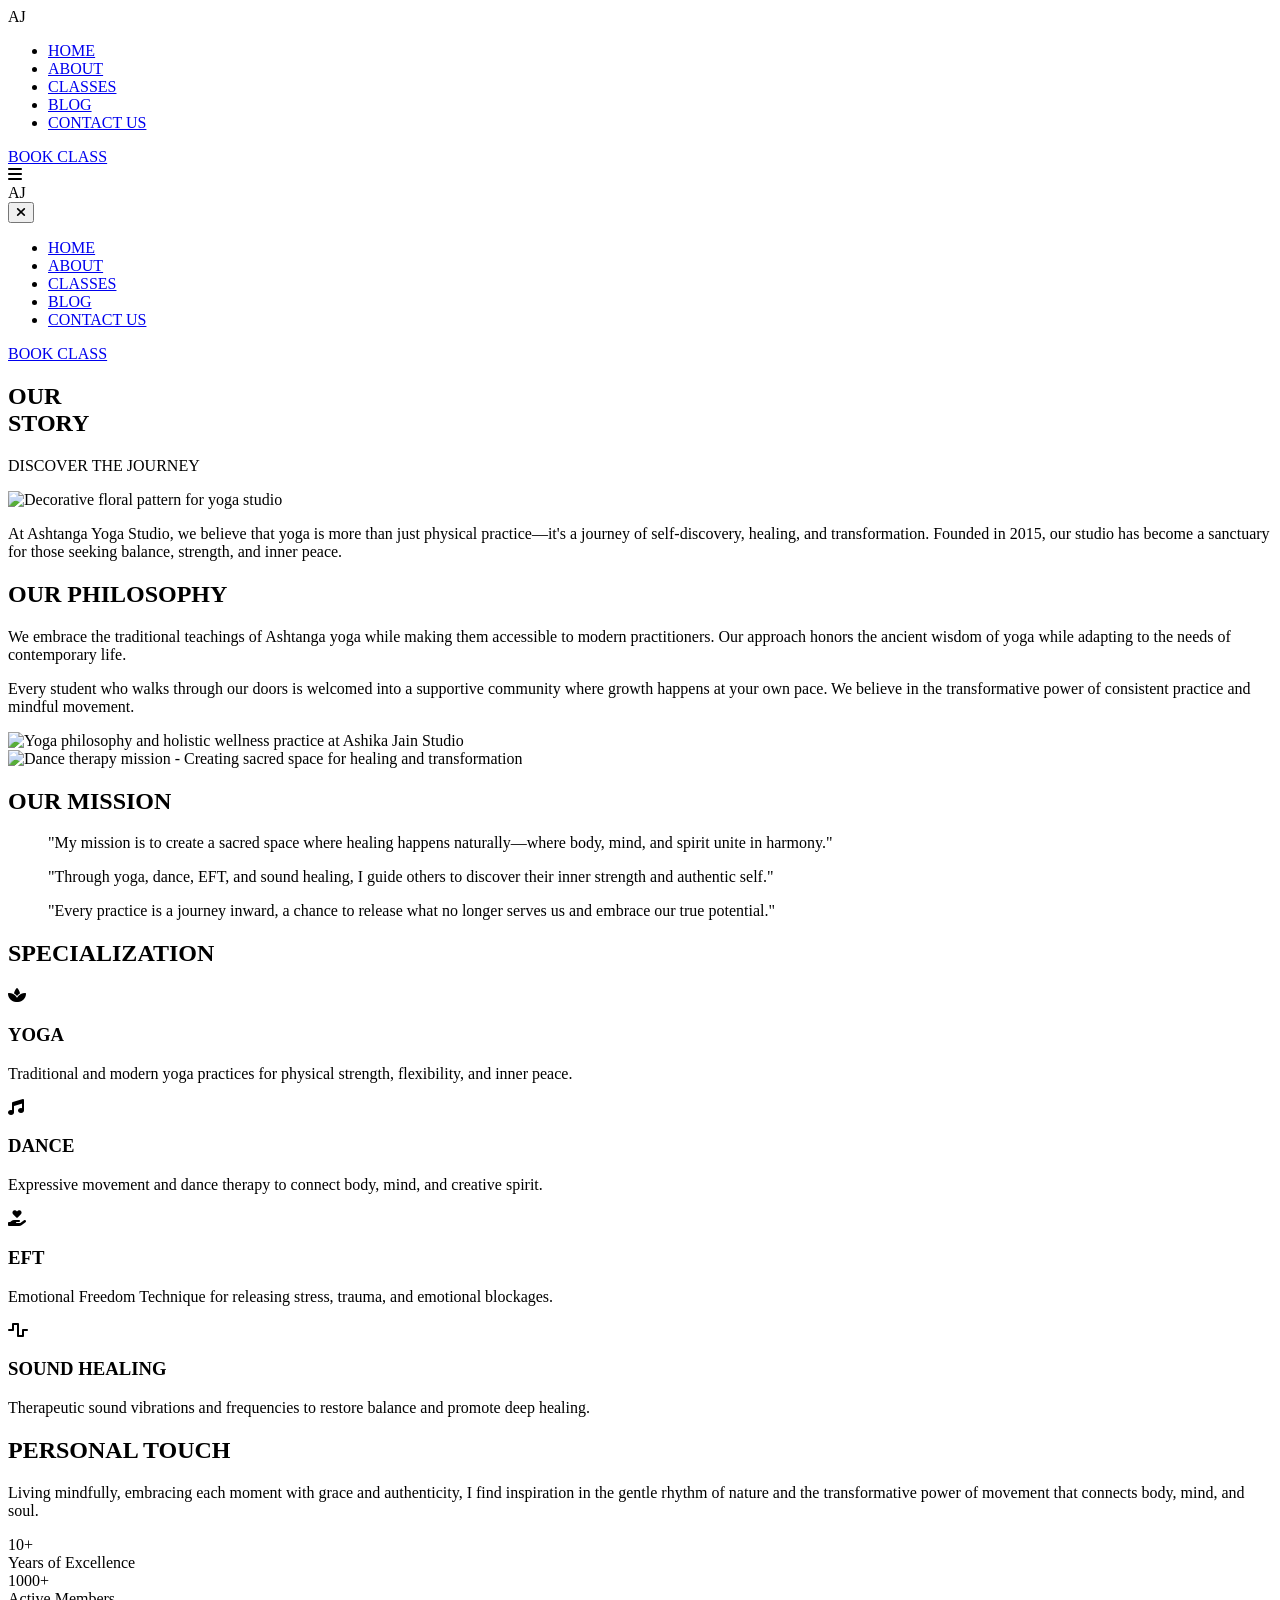
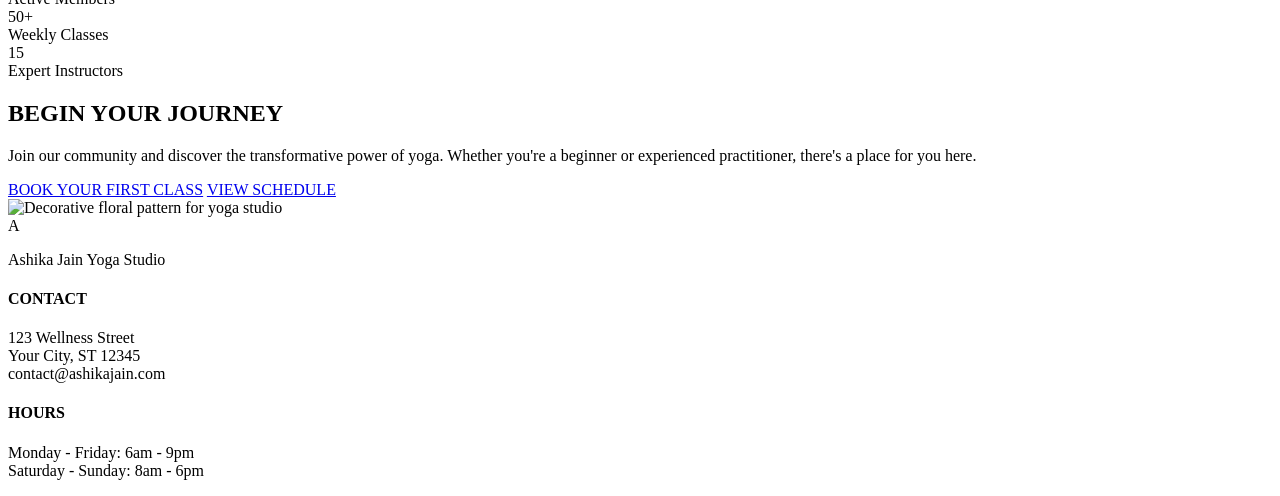
==== about.html @ b48124ba "mobile view" ====
<!DOCTYPE html>
<html lang="en">

<head>
    <meta charset="UTF-8">
    <meta name="viewport" content="width=device-width, initial-scale=1.0">
    
    <!-- Primary Meta Tags -->
    <title>About Us - Ashika Jain Yoga Studio | Our Story, Philosophy & Mission</title>
    <meta name="title" content="About Us - Ashika Jain Yoga Studio | Our Story, Philosophy & Mission">
    <meta name="description" content="Learn about Ashika Jain Yoga Studio's journey, philosophy, and mission. Discover our holistic approach to wellness through yoga, dance therapy, EFT, and sound healing. Founded in 2015, we've helped thousands find balance and inner peace.">
    <meta name="keywords" content="about yoga studio, yoga philosophy, wellness mission, Ashika Jain story, holistic wellness approach, yoga studio history, yoga instructors, wellness coach">
    <meta name="author" content="Ashika Jain">
    <meta name="robots" content="index, follow">
    <meta name="language" content="English">
    
    <!-- Canonical URL -->
    <link rel="canonical" href="https://www.ashikajain.com/about.html">
    
    <!-- Open Graph / Facebook -->
    <meta property="og:type" content="website">
    <meta property="og:url" content="https://www.ashikajain.com/about.html">
    <meta property="og:title" content="About Us - Ashika Jain Yoga Studio | Our Story, Philosophy & Mission">
    <meta property="og:description" content="Learn about Ashika Jain Yoga Studio's journey, philosophy, and mission. Discover our holistic approach to wellness.">
    <meta property="og:image" content="https://www.ashikajain.com/images/eftf.png">
    <meta property="og:site_name" content="Ashika Jain Yoga Studio">
    
    <!-- Twitter -->
    <meta name="twitter:card" content="summary_large_image">
    <meta name="twitter:url" content="https://www.ashikajain.com/about.html">
    <meta name="twitter:title" content="About Us - Ashika Jain Yoga Studio">
    <meta name="twitter:description" content="Learn about Ashika Jain Yoga Studio's journey, philosophy, and mission.">
    <meta name="twitter:image" content="https://www.ashikajain.com/images/eftf.png">
    
    <!-- Favicon -->
    <link rel="icon" type="image/png" href="images/ylogo.png">

    <link rel="preconnect" href="https://fonts.googleapis.com">
    <link rel="preconnect" href="https://fonts.gstatic.com" crossorigin>
    <link
        href="https://fonts.googleapis.com/css2?family=Cormorant+Garamond:ital,wght@0,300;0,400;0,600;1,400&family=Montserrat:wght@300;400;500;600&display=swap"
        rel="stylesheet">
    <link rel="stylesheet" href="style.css">
    <link rel="stylesheet" href="about-style.css">
    <!-- FontAwesome for icons -->
    <link rel="stylesheet" href="https://cdnjs.cloudflare.com/ajax/libs/font-awesome/6.4.0/css/all.min.css">
    
    <!-- Schema.org Structured Data -->
    <script type="application/ld+json">
    {
      "@context": "https://schema.org",
      "@type": "AboutPage",
      "mainEntity": {
        "@type": "Organization",
        "name": "Ashika Jain Yoga Studio",
        "foundingDate": "2015",
        "founder": {
          "@type": "Person",
          "name": "Ashika Jain",
          "jobTitle": "Wellness Coach"
        },
        "description": "A holistic wellness studio offering Ashtanga Yoga, Dance Therapy, EFT Tapping, and Sound Healing. Founded in 2015, we've become a sanctuary for those seeking balance, strength, and inner peace.",
        "address": {
          "@type": "PostalAddress",
          "streetAddress": "123 Wellness Street",
          "addressLocality": "Your City",
          "addressRegion": "ST",
          "postalCode": "12345",
          "addressCountry": "US"
        },
        "aggregateRating": {
          "@type": "AggregateRating",
          "ratingValue": "4.9",
          "reviewCount": "1000"
        }
      }
    }
    </script>
</head>

<body>

    <div class="main-container">
        <!-- Header -->
        <header>
            <div class="logo">
                <div class="logo-circle">AJ</div>
            </div>
            <nav>
                <ul>
                    <li><a href="index.html">HOME</a></li>
                    <li><a href="about.html" class="active">ABOUT</a></li>
                    <li><a href="classes.html">CLASSES</a></li>
                    <li><a href="blog.html">BLOG</a></li>
                    <li><a href="contact.html">CONTACT US</a></li>
                </ul>
            </nav>
            <div class="header-actions">
                <a href="contact.html#contact-form" class="book-btn">BOOK CLASS</a>
                <div class="menu-icon" id="mobile-menu-toggle">
                    <i class="fa-solid fa-bars"></i>
                </div>
            </div>
        </header>

        <!-- Mobile Menu Overlay -->
        <div class="mobile-menu-overlay" id="mobile-menu">
            <div class="mobile-menu-content">
                <div class="mobile-menu-header">
                    <div class="logo-circle">AJ</div>
                    <button class="mobile-menu-close" id="mobile-menu-close">
                        <i class="fa-solid fa-times"></i>
                    </button>
                </div>
                <nav class="mobile-nav">
                    <ul>
                        <li><a href="index.html" class="mobile-nav-link">HOME</a></li>
                        <li><a href="about.html" class="mobile-nav-link">ABOUT</a></li>
                        <li><a href="classes.html" class="mobile-nav-link">CLASSES</a></li>
                        <li><a href="blog.html" class="mobile-nav-link">BLOG</a></li>
                        <li><a href="contact.html" class="mobile-nav-link">CONTACT US</a></li>
                    </ul>
                </nav>
                <div class="mobile-menu-footer">
                    <a href="contact.html#contact-form" class="mobile-book-btn">BOOK CLASS</a>
                </div>
            </div>
        </div>

        <!-- About Hero Section -->
        <section class="about-hero">
            <div class="about-hero-content">
                <h1>OUR<br><span class="highlight">STORY</span></h1>
                <p class="subtitle">DISCOVER THE JOURNEY</p>
                <div class="floral-decoration-left">
                    <img src="floral.png" alt="Decorative floral pattern for yoga studio">
                </div>
            </div>
            <div class="about-hero-text">
                <p class="intro-text">At Ashtanga Yoga Studio, we believe that yoga is more than just physical
                    practice—it's a journey of self-discovery, healing, and transformation. Founded in 2015, our studio
                    has become a sanctuary for those seeking balance, strength, and inner peace.</p>
            </div>
        </section>

        <!-- Philosophy Section -->
        <section class="philosophy-section">
            <div class="philosophy-content">
                <h2>OUR PHILOSOPHY</h2>
                <div class="philosophy-text">
                    <p>We embrace the traditional teachings of Ashtanga yoga while making them accessible to modern
                        practitioners. Our approach honors the ancient wisdom of yoga while adapting to the needs of
                        contemporary life.</p>
                    <p>Every student who walks through our doors is welcomed into a supportive community where growth
                        happens at your own pace. We believe in the transformative power of consistent practice and
                        mindful movement.</p>
                </div>
            </div>
            <div class="philosophy-image">
                <div class="image-frame">
                    <img src="images/eftf.png" alt="Yoga philosophy and holistic wellness practice at Ashika Jain Studio">
                </div>
            </div>
        </section>

        <!-- Mission Section -->
        <section class="mission-section">
            <div class="mission-image">
                <div class="image-frame">
                    <img src="images/dancef.png" alt="Dance therapy mission - Creating sacred space for healing and transformation">
                </div>
            </div>
            <div class="mission-content">
                <h2>OUR MISSION</h2>
                <div class="mission-thoughts">
                    <blockquote class="highlighted-thought">
                        <p class="thought-text">"My mission is to create a sacred space where healing happens naturally—where body, mind, and spirit unite in harmony."</p>
                    </blockquote>
                    <blockquote class="highlighted-thought">
                        <p class="thought-text">"Through yoga, dance, EFT, and sound healing, I guide others to discover their inner strength and authentic self."</p>
                    </blockquote>
                    <blockquote class="highlighted-thought">
                        <p class="thought-text">"Every practice is a journey inward, a chance to release what no longer serves us and embrace our true potential."</p>
                    </blockquote>
                </div>
            </div>
        </section>

        <!-- Specialization Section -->
        <section class="values-section">
            <h2 class="section-title">SPECIALIZATION</h2>
            <div class="values-grid">
                <div class="value-card">
                    <div class="value-icon">
                        <i class="fa-solid fa-spa"></i>
                    </div>
                    <h3>YOGA</h3>
                    <p>Traditional and modern yoga practices for physical strength, flexibility, and inner peace.</p>
                </div>
                <div class="value-card">
                    <div class="value-icon">
                        <i class="fa-solid fa-music"></i>
                    </div>
                    <h3>DANCE</h3>
                    <p>Expressive movement and dance therapy to connect body, mind, and creative spirit.</p>
                </div>
                <div class="value-card">
                    <div class="value-icon">
                        <i class="fa-solid fa-hand-holding-heart"></i>
                    </div>
                    <h3>EFT</h3>
                    <p>Emotional Freedom Technique for releasing stress, trauma, and emotional blockages.</p>
                </div>
                <div class="value-card">
                    <div class="value-icon">
                        <i class="fa-solid fa-wave-square"></i>
                    </div>
                    <h3>SOUND HEALING</h3>
                    <p>Therapeutic sound vibrations and frequencies to restore balance and promote deep healing.</p>
                </div>
            </div>
        </section>

        <!-- Personal Touch Section -->
        <section class="personal-touch-section">
            <h2 class="section-title">PERSONAL TOUCH</h2>
            <div class="personal-touch-content">
                <p class="personal-text">Living mindfully, embracing each moment with grace and authenticity, I find inspiration in the gentle rhythm of nature and the transformative power of movement that connects body, mind, and soul.</p>
            </div>
        </section>

        <!-- Stats Section -->
        <section class="stats-section">
            <div class="stats-grid">
                <div class="stat-item">
                    <div class="stat-number">10+</div>
                    <div class="stat-label">Years of Excellence</div>
                </div>
                <div class="stat-item">
                    <div class="stat-number">1000+</div>
                    <div class="stat-label">Active Members</div>
                </div>
                <div class="stat-item">
                    <div class="stat-number">50+</div>
                    <div class="stat-label">Weekly Classes</div>
                </div>
                <div class="stat-item">
                    <div class="stat-number">15</div>
                    <div class="stat-label">Expert Instructors</div>
                </div>
            </div>
        </section>

        <!-- CTA Section -->
        <section class="cta-section">
            <div class="cta-content">
                <h2>BEGIN YOUR JOURNEY</h2>
                <p>Join our community and discover the transformative power of yoga. Whether you're a beginner or
                    experienced practitioner, there's a place for you here.</p>
                <div class="cta-buttons">
                    <a href="contact.html#contact-form" class="cta-primary">BOOK YOUR FIRST CLASS</a>
                    <a href="classes.html#schedule" class="cta-secondary">VIEW SCHEDULE</a>
                </div>
            </div>
            <div class="floral-decoration-right">
                <img src="floral.png" alt="Decorative floral pattern for yoga studio">
            </div>
        </section>

        <!-- Footer -->
        <footer class="about-footer">
            <div class="footer-content">
                <div class="footer-section">
                    <div class="logo-circle">A</div>
                    <p>Ashika Jain Yoga Studio</p>
                </div>
                <div class="footer-section">
                    <h4>CONTACT</h4>
                    <p>123 Wellness Street<br>Your City, ST 12345<br>contact@ashikajain.com</p>
                </div>
                <div class="footer-section">
                    <h4>HOURS</h4>
                    <p>Monday - Friday: 6am - 9pm<br>Saturday - Sunday: 8am - 6pm</p>
                </div>
            </div>
        </footer>
    </div>

    <script>
        // Mobile Menu Toggle
        const mobileMenuToggle = document.getElementById('mobile-menu-toggle');
        const mobileMenu = document.getElementById('mobile-menu');
        const mobileMenuClose = document.getElementById('mobile-menu-close');
        const body = document.body;

        if (mobileMenuToggle) {
            mobileMenuToggle.addEventListener('click', () => {
                mobileMenu.classList.add('active');
                body.classList.add('menu-open');
            });
        }

        if (mobileMenuClose) {
            mobileMenuClose.addEventListener('click', () => {
                mobileMenu.classList.remove('active');
                body.classList.remove('menu-open');
            });
        }

        // Close menu when clicking on overlay (outside menu content)
        if (mobileMenu) {
            mobileMenu.addEventListener('click', (e) => {
                if (e.target === mobileMenu) {
                    mobileMenu.classList.remove('active');
                    body.classList.remove('menu-open');
                }
            });
        }

        // Close menu when clicking on a nav link
        const mobileNavLinks = document.querySelectorAll('.mobile-nav-link');
        mobileNavLinks.forEach(link => {
            link.addEventListener('click', () => {
                mobileMenu.classList.remove('active');
                body.classList.remove('menu-open');
            });
        });

        // Set active state for current page
        const currentPath = window.location.pathname;
        const currentPage = currentPath.split('/').pop() || 'index.html';
        mobileNavLinks.forEach(link => {
            const linkHref = link.getAttribute('href');
            if (linkHref === currentPage || (currentPage === '' && linkHref === 'index.html')) {
                link.classList.add('active');
            }
        });
    </script>

</body>

</html>
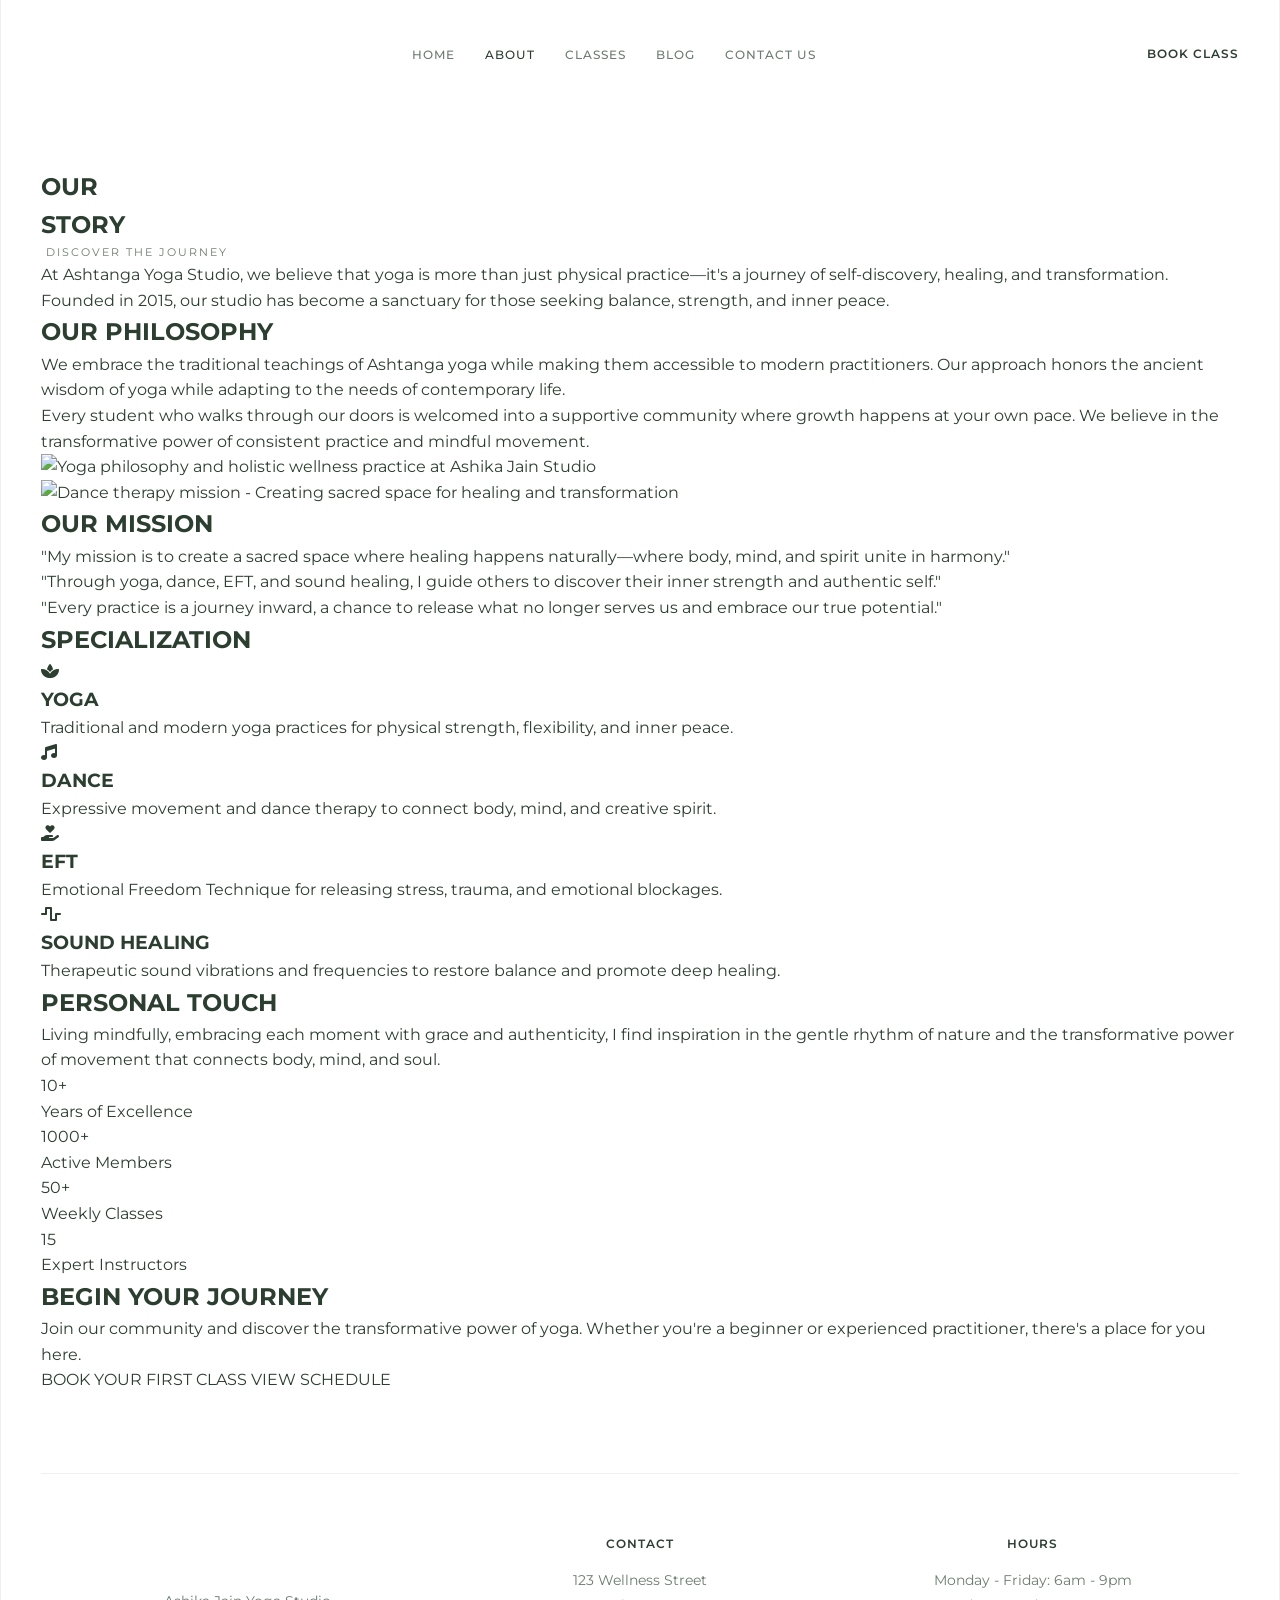
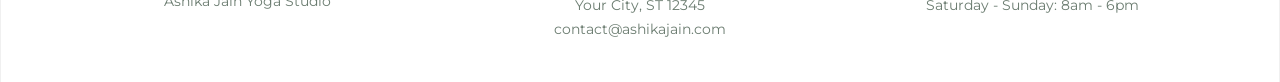
==== commit 441b14b9: "meta tags" ====
--- a/about.html
+++ b/about.html
@@ -22,7 +22,7 @@
     <meta property="og:url" content="https://www.ashikajain.com/about.html">
     <meta property="og:title" content="About Us - Ashika Jain Yoga Studio | Our Story, Philosophy & Mission">
     <meta property="og:description" content="Learn about Ashika Jain Yoga Studio's journey, philosophy, and mission. Discover our holistic approach to wellness.">
-    <meta property="og:image" content="https://www.ashikajain.com/images/eftf.png">
+    <meta property="og:image" content="https://www.ashikajain.com/images/ylogo.png">
     <meta property="og:site_name" content="Ashika Jain Yoga Studio">
     
     <!-- Twitter -->
@@ -30,7 +30,7 @@
     <meta name="twitter:url" content="https://www.ashikajain.com/about.html">
     <meta name="twitter:title" content="About Us - Ashika Jain Yoga Studio">
     <meta name="twitter:description" content="Learn about Ashika Jain Yoga Studio's journey, philosophy, and mission.">
-    <meta name="twitter:image" content="https://www.ashikajain.com/images/eftf.png">
+    <meta name="twitter:image" content="https://www.ashikajain.com/images/ylogo.png">
     
     <!-- Favicon -->
     <link rel="icon" type="image/png" href="images/ylogo.png">
--- a/style.css
+++ b/style.css
@@ -0,0 +1,1221 @@
+/* Reset & Base Styles */
+:root {
+    --primary-text: #2c3e30;
+    --secondary-text: #6b7c70;
+    --bg-color: #ffffff;
+    --accent-color: #d8dcd6;
+    --font-serif: 'Cormorant Garamond', serif;
+    --font-sans: 'Montserrat', sans-serif;
+}
+
+* {
+    margin: 0;
+    padding: 0;
+    box-sizing: border-box;
+}
+
+body {
+    font-family: var(--font-sans);
+    background-color: var(--bg-color);
+    color: var(--primary-text);
+    line-height: 1.6;
+    overflow-x: hidden;
+    /* Prevent horizontal scroll from absolute elements */
+}
+
+body.preloader-active {
+    overflow: hidden;
+}
+
+/* Preloader */
+.preloader {
+    position: fixed;
+    top: 0;
+    left: 0;
+    width: 100%;
+    height: 100%;
+    background-color: var(--bg-color);
+    display: flex;
+    justify-content: center;
+    align-items: center;
+    z-index: 9999;
+    opacity: 1;
+    transition: opacity 0.5s ease-out;
+}
+
+.preloader-content {
+    display: flex;
+    justify-content: center;
+    align-items: center;
+    animation: pulse 2s ease-in-out infinite;
+}
+
+.preloader-logo {
+    max-width: 200px;
+    max-height: 200px;
+    width: auto;
+    height: auto;
+    object-fit: contain;
+    animation: fadeInScale 1s ease-out;
+}
+
+@keyframes fadeInScale {
+    0% {
+        opacity: 0;
+        transform: scale(0.8);
+    }
+    100% {
+        opacity: 1;
+        transform: scale(1);
+    }
+}
+
+@keyframes pulse {
+    0%, 100% {
+        transform: scale(1);
+    }
+    50% {
+        transform: scale(1.05);
+    }
+}
+
+@media (max-width: 768px) {
+    .preloader-logo {
+        max-width: 150px;
+        max-height: 150px;
+    }
+}
+
+a {
+    text-decoration: none;
+    color: inherit;
+    transition: color 0.3s ease;
+}
+
+ul {
+    list-style: none;
+}
+
+.main-container {
+    max-width: 1400px;
+    margin: 0 auto;
+    padding: 0 40px;
+    position: relative;
+    border-left: 1px solid #f0f0f0;
+    border-right: 1px solid #f0f0f0;
+    min-height: 100vh;
+    background: #fff;
+}
+
+/* Header */
+header {
+    display: flex;
+    justify-content: space-between;
+    align-items: center;
+    padding: 30px 0;
+    margin-bottom: 60px;
+}
+
+.logo-circle {
+    width: 40px;
+    height: 40px;
+    border-radius: 50%;
+    background: url('images/ylogo.png') center/cover no-repeat;
+    display: inline-block;
+    overflow: hidden;
+    text-indent: -9999px; /* hide any fallback text */
+}
+
+nav ul {
+    display: flex;
+    gap: 30px;
+}
+
+nav a {
+    font-size: 0.75rem;
+    letter-spacing: 1px;
+    font-weight: 500;
+    color: var(--secondary-text);
+}
+
+nav a.active,
+nav a:hover {
+    color: var(--primary-text);
+}
+
+.header-actions {
+    display: flex;
+    align-items: center;
+    gap: 20px;
+}
+
+.book-btn {
+    font-size: 0.75rem;
+    letter-spacing: 1px;
+    font-weight: 600;
+    border-bottom: 1px solid transparent;
+}
+
+.book-btn:hover {
+    border-bottom: 1px solid var(--primary-text);
+}
+
+.menu-icon {
+    font-size: 1.2rem;
+    cursor: pointer;
+    display: none; /* Hidden on desktop, shown on mobile */
+}
+
+/* Mobile Menu Overlay - Hidden on desktop */
+.mobile-menu-overlay {
+    display: none;
+}
+
+/* Hero Section */
+.hero {
+    display: grid;
+    grid-template-columns: 1fr 1.2fr;
+    gap: 40px;
+    margin-bottom: 80px;
+    position: relative;
+}
+
+.hero-content {
+    padding-top: 60px;
+    position: relative;
+    z-index: 2;
+}
+
+.hero h1 {
+    font-family: var(--font-serif);
+    font-size: 5.5rem;
+    line-height: 0.9;
+    font-weight: 400;
+    color: var(--primary-text);
+    margin-bottom: 20px;
+    letter-spacing: -1px;
+}
+
+.hero h1 .highlight {
+    display: block;
+    margin-left: 40px;
+    /* Indent the second line */
+}
+
+.subtitle {
+    font-size: 0.7rem;
+    letter-spacing: 2px;
+    color: var(--secondary-text);
+    margin-left: 5px;
+    text-transform: uppercase;
+}
+
+.hero-image {
+    position: relative;
+    height: 500px;
+    overflow: hidden;
+}
+
+.hero-image img {
+    width: 100%;
+    height: 100%;
+    object-fit: cover;
+}
+
+.hero-image-slider {
+    position: relative;
+    width: 100%;
+    height: 100%;
+}
+
+.hero-image-slide {
+    position: absolute;
+    top: 0;
+    left: 0;
+    width: 100%;
+    height: 100%;
+    opacity: 0;
+    transition: opacity 1s ease-in-out;
+}
+
+.hero-image-slide.active {
+    opacity: 1;
+}
+
+.hero-image-slide img {
+    width: 100%;
+    height: 100%;
+    object-fit: cover;
+}
+
+.hero-text-slider {
+    position: relative;
+    min-height: 200px;
+}
+
+.hero-slide {
+    position: absolute;
+    top: 0;
+    left: 0;
+    width: 100%;
+    opacity: 0;
+    visibility: hidden;
+    transition: opacity 1s ease-in-out, visibility 1s ease-in-out;
+}
+
+.hero-slide.active {
+    opacity: 1;
+    visibility: visible;
+    position: relative;
+}
+
+.category-text {
+    font-size: 0.9rem;
+    color: var(--secondary-text);
+    margin-top: 15px;
+    font-style: italic;
+    font-family: var(--font-serif);
+}
+
+.hero-indicators {
+    position: absolute;
+    bottom: 20px;
+    left: 50%;
+    transform: translateX(-50%);
+    display: flex;
+    gap: 10px;
+    z-index: 10;
+}
+
+.indicator {
+    width: 10px;
+    height: 10px;
+    border-radius: 50%;
+    background-color: rgba(255, 255, 255, 0.5);
+    cursor: pointer;
+    transition: all 0.3s ease;
+}
+
+.indicator.active {
+    background-color: rgba(255, 255, 255, 1);
+    width: 30px;
+    border-radius: 5px;
+}
+
+.indicator:hover {
+    background-color: rgba(255, 255, 255, 0.8);
+}
+
+.floral-decoration-left {
+    position: absolute;
+    top: 250px;
+    left: -80px;
+    width: 300px;
+    opacity: 0.8;
+    z-index: -1;
+    pointer-events: none;
+}
+
+.floral-decoration-left img {
+    width: 100%;
+    transform: rotate(-20deg);
+}
+
+/* Features Section */
+.features {
+    display: grid;
+    grid-template-columns: repeat(4, 1fr);
+    gap: 30px;
+    margin-bottom: 120px;
+    padding: 0 50px;
+}
+
+.feature-item {
+    text-align: center;
+}
+
+.feature-item .icon {
+    font-size: 1.5rem;
+    color: #aebcb3;
+    margin-bottom: 15px;
+}
+
+.feature-item h3 {
+    font-size: 0.7rem;
+    letter-spacing: 1px;
+    margin-bottom: 10px;
+    font-weight: 600;
+    color: var(--primary-text);
+}
+
+.feature-item p {
+    font-size: 0.7rem;
+    color: var(--secondary-text);
+    line-height: 1.6;
+    max-width: 200px;
+    margin: 0 auto;
+}
+
+/* Instructor Section */
+.instructor {
+    display: grid;
+    grid-template-columns: 1fr 1fr;
+    gap: 80px;
+    align-items: center;
+    margin-bottom: 120px;
+    position: relative;
+}
+
+.instructor-image-wrapper {
+    width: 80%;
+    margin-left: auto;
+    position: relative;
+}
+
+.instructor-img {
+    width: 100%;
+    height: 450px;
+    object-fit: cover;
+    border-top-left-radius: 200px;
+    /* The arch effect */
+}
+
+.instructor-content {
+    padding-right: 50px;
+}
+
+.instructor-content h2 {
+    font-family: var(--font-sans);
+    font-size: 1rem;
+    letter-spacing: 1px;
+    font-weight: 700;
+    margin-bottom: 5px;
+    text-transform: uppercase;
+}
+
+.instructor-content .role {
+    display: block;
+    font-family: var(--font-serif);
+    font-style: italic;
+    font-size: 1.1rem;
+    color: var(--secondary-text);
+    margin-bottom: 25px;
+}
+
+.instructor-content p {
+    font-size: 0.9rem;
+    color: var(--secondary-text);
+    margin-bottom: 30px;
+    max-width: 400px;
+}
+
+.socials {
+    display: flex;
+    gap: 15px;
+    margin-bottom: 30px;
+}
+
+.socials a {
+    width: 30px;
+    height: 30px;
+    border: 1px solid #e0e0e0;
+    border-radius: 50%;
+    display: flex;
+    align-items: center;
+    justify-content: center;
+    font-size: 0.8rem;
+    color: var(--secondary-text);
+}
+
+.socials a:hover {
+    border-color: var(--primary-text);
+    color: var(--primary-text);
+}
+
+.view-team {
+    font-size: 0.75rem;
+    font-weight: 600;
+    letter-spacing: 1px;
+    display: inline-flex;
+    align-items: center;
+    gap: 10px;
+}
+
+.floral-decoration-right {
+    position: absolute;
+    right: -100px;
+    top: 50%;
+    transform: translateY(-50%);
+    width: 300px;
+    opacity: 0.6;
+    z-index: -1;
+    pointer-events: none;
+}
+
+.floral-decoration-right img {
+    width: 100%;
+    transform: scaleX(-1);
+    /* Flip horizontally */
+}
+
+/* Gallery Intro Section */
+.gallery-intro {
+    padding: 0 50px;
+    margin-bottom: 50px;
+    display: flex;
+    justify-content: flex-end;
+}
+
+.gallery-intro-content {
+    text-align: right;
+    max-width: 500px;
+}
+
+.gallery-intro-heading {
+    font-family: var(--font-serif);
+    font-size: 3.5rem;
+    font-weight: 400;
+    color: var(--primary-text);
+    margin-bottom: 15px;
+    letter-spacing: 2px;
+    text-transform: uppercase;
+    line-height: 1.1;
+}
+
+.gallery-intro-text {
+    font-size: 0.85rem;
+    color: var(--secondary-text);
+    line-height: 1.7;
+    font-family: var(--font-sans);
+}
+
+/* Gallery Grid */
+.gallery-grid {
+    display: grid;
+    grid-template-columns: repeat(4, 1fr);
+    grid-auto-rows: 250px;
+    gap: 20px;
+    margin-bottom: 100px;
+    padding: 0 50px;
+}
+
+.gallery-item {
+    position: relative;
+    overflow: hidden;
+    border-radius: 2px;
+}
+
+.gallery-item img {
+    width: 100%;
+    height: 100%;
+    object-fit: cover;
+    transition: transform 0.6s ease;
+}
+
+.gallery-item:hover img {
+    transform: scale(1.05);
+}
+
+/* Overlay */
+.overlay {
+    position: absolute;
+    top: 0;
+    left: 0;
+    width: 100%;
+    height: 100%;
+    background: rgba(44, 62, 48, 0.3);
+    display: flex;
+    align-items: center;
+    justify-content: center;
+    opacity: 0;
+    transition: opacity 0.3s ease;
+}
+
+.gallery-item:hover .overlay {
+    opacity: 1;
+}
+
+.overlay span {
+    color: #fff;
+    font-family: var(--font-serif);
+    font-size: 1.2rem;
+    letter-spacing: 3px;
+    text-transform: uppercase;
+    transform: translateY(20px);
+    transition: transform 0.3s ease;
+}
+
+.gallery-item:hover .overlay span {
+    transform: translateY(0);
+}
+
+/* Grid Spans */
+.nature-texture {
+    grid-column: span 1;
+    grid-row: span 2;
+}
+
+.seated-pose {
+    grid-column: span 2;
+    grid-row: span 1;
+}
+
+.hero-pose {
+    grid-column: span 2;
+    grid-row: span 1;
+}
+
+.instructor-pose {
+    grid-column: span 1;
+    grid-row: span 2;
+}
+
+/* Gallery Content Section */
+.gallery-content {
+    padding: 0 50px;
+    margin-bottom: 100px;
+    text-align: center;
+}
+
+.gallery-content-wrapper {
+    max-width: 800px;
+    margin: 0 auto;
+}
+
+.gallery-heading {
+    font-family: var(--font-serif);
+    font-size: 3rem;
+    font-weight: 400;
+    color: var(--primary-text);
+    margin-bottom: 30px;
+    letter-spacing: 2px;
+    text-transform: uppercase;
+}
+
+.gallery-text {
+    font-size: 1rem;
+    color: var(--secondary-text);
+    line-height: 1.8;
+    margin-bottom: 20px;
+    font-family: var(--font-sans);
+}
+
+.gallery-subtext {
+    font-size: 0.9rem;
+    color: var(--secondary-text);
+    font-style: italic;
+    font-family: var(--font-serif);
+    line-height: 1.8;
+}
+
+/* Footer */
+footer {
+    background-color: #f8f8f8;
+    border-top: 1px solid #f0f0f0;
+    margin-top: 80px;
+    padding: 60px 0 30px;
+}
+
+.footer-container {
+    max-width: 1400px;
+    margin: 0 auto;
+    padding: 0 40px;
+}
+
+.footer-content {
+    display: grid;
+    grid-template-columns: repeat(4, 1fr);
+    gap: 50px;
+    margin-bottom: 40px;
+}
+
+.footer-section {
+    display: flex;
+    flex-direction: column;
+}
+
+.footer-logo {
+    display: flex;
+    align-items: center;
+    gap: 15px;
+    margin-bottom: 20px;
+}
+
+.footer-logo-text {
+    font-family: var(--font-serif);
+    font-size: 0.9rem;
+    font-weight: 600;
+    letter-spacing: 1px;
+    color: var(--primary-text);
+}
+
+.footer-description {
+    font-size: 0.8rem;
+    color: var(--secondary-text);
+    line-height: 1.7;
+    max-width: 250px;
+}
+
+.footer-heading {
+    font-family: var(--font-sans);
+    font-size: 0.75rem;
+    letter-spacing: 1px;
+    font-weight: 600;
+    color: var(--primary-text);
+    margin-bottom: 20px;
+    text-transform: uppercase;
+}
+
+.footer-links {
+    display: flex;
+    flex-direction: column;
+    gap: 12px;
+}
+
+.footer-links a {
+    font-size: 0.8rem;
+    color: var(--secondary-text);
+    transition: color 0.3s ease;
+}
+
+.footer-links a:hover {
+    color: var(--primary-text);
+}
+
+.footer-contact {
+    display: flex;
+    flex-direction: column;
+    gap: 12px;
+}
+
+.footer-contact li {
+    font-size: 0.8rem;
+    color: var(--secondary-text);
+    display: flex;
+    align-items: center;
+    gap: 10px;
+}
+
+.footer-contact i {
+    font-size: 0.7rem;
+    color: var(--primary-text);
+    width: 16px;
+}
+
+.footer-socials {
+    display: flex;
+    gap: 12px;
+}
+
+.footer-socials a {
+    width: 35px;
+    height: 35px;
+    border: 1px solid #e0e0e0;
+    border-radius: 50%;
+    display: flex;
+    align-items: center;
+    justify-content: center;
+    font-size: 0.85rem;
+    color: var(--secondary-text);
+    transition: all 0.3s ease;
+}
+
+.footer-socials a:hover {
+    border-color: var(--primary-text);
+    color: var(--primary-text);
+    background-color: #fff;
+}
+
+.footer-bottom {
+    text-align: center;
+    padding-top: 30px;
+    border-top: 1px solid #e0e0e0;
+}
+
+.footer-bottom p {
+    font-size: 0.75rem;
+    color: var(--secondary-text);
+    letter-spacing: 0.5px;
+}
+
+/* About Footer Styles - Used across all pages */
+.about-footer {
+    padding: 60px 0 40px;
+    border-top: 1px solid #f0f0f0;
+    background-color: transparent;
+    margin-top: 80px;
+}
+
+.about-footer .footer-content {
+    display: grid;
+    grid-template-columns: repeat(3, 1fr);
+    gap: 60px;
+    text-align: center;
+    max-width: 1400px;
+    margin: 0 auto;
+    padding: 0 40px;
+}
+
+.about-footer .footer-section h4 {
+    font-size: 0.75rem;
+    letter-spacing: 1px;
+    margin-bottom: 15px;
+    font-weight: 600;
+    color: var(--primary-text);
+    text-transform: uppercase;
+}
+
+.about-footer .footer-section p {
+    font-size: 0.85rem;
+    color: var(--secondary-text);
+    line-height: 1.8;
+}
+
+.about-footer .footer-section .logo-circle {
+    margin: 0 auto 15px;
+}
+
+/* Responsive */
+@media (max-width: 1024px) {
+    .main-container {
+        padding: 0 30px;
+    }
+
+    .hero h1 {
+        font-size: 4rem;
+    }
+
+    .features {
+        grid-template-columns: repeat(2, 1fr);
+        padding: 0 30px;
+    }
+
+    .footer-content {
+        grid-template-columns: repeat(2, 1fr);
+        gap: 40px;
+    }
+
+    .gallery-heading {
+        font-size: 2.5rem;
+    }
+
+    .gallery-intro-heading {
+        font-size: 2.8rem;
+    }
+
+    .gallery-grid {
+        padding: 0 30px;
+    }
+
+    .gallery-intro {
+        padding: 0 30px;
+    }
+
+    .gallery-content {
+        padding: 0 30px;
+    }
+}
+
+@media (max-width: 768px) {
+    .main-container {
+        padding: 0 20px;
+    }
+
+    header {
+        flex-direction: row;
+        justify-content: space-between;
+        gap: 0;
+        padding: 20px 0;
+        margin-bottom: 40px;
+    }
+
+    /* Show menu icon on mobile */
+    .menu-icon {
+        display: flex;
+        align-items: center;
+        justify-content: center;
+        width: 32px;
+        height: 32px;
+        color: var(--primary-text);
+        transition: color 0.3s ease;
+    }
+
+    .menu-icon:hover {
+        color: var(--secondary-text);
+    }
+
+    /* Hide desktop navigation on mobile */
+    header nav {
+        display: none;
+    }
+
+    .book-btn {
+        display: none;
+    }
+
+    /* Mobile Menu Overlay */
+    .mobile-menu-overlay {
+        position: fixed;
+        top: 0;
+        left: 0;
+        width: 100%;
+        height: 100vh;
+        background: rgba(255, 255, 255, 0.98);
+        backdrop-filter: blur(10px);
+        z-index: 9999;
+        display: flex;
+        align-items: center;
+        justify-content: center;
+        opacity: 0;
+        visibility: hidden;
+        transition: opacity 0.3s ease, visibility 0.3s ease;
+    }
+
+    .mobile-menu-overlay.active {
+        opacity: 1;
+        visibility: visible;
+    }
+
+    .mobile-menu-content {
+        width: 100%;
+        max-width: 400px;
+        padding: 40px 30px;
+        display: flex;
+        flex-direction: column;
+        height: 100%;
+        position: relative;
+    }
+
+    .mobile-menu-header {
+        display: flex;
+        justify-content: space-between;
+        align-items: center;
+        margin-bottom: 60px;
+        padding-bottom: 30px;
+        border-bottom: 1px solid #f0f0f0;
+    }
+
+    .mobile-menu-header .logo-circle {
+        width: 45px;
+        height: 45px;
+        font-size: 1.3rem;
+    }
+
+    .mobile-menu-close {
+        background: none;
+        border: none;
+        font-size: 1.5rem;
+        color: var(--primary-text);
+        cursor: pointer;
+        width: 40px;
+        height: 40px;
+        display: flex;
+        align-items: center;
+        justify-content: center;
+        border-radius: 50%;
+        transition: all 0.3s ease;
+    }
+
+    .mobile-menu-close:hover {
+        background: #f5f5f5;
+        color: var(--secondary-text);
+    }
+
+    .mobile-nav {
+        flex: 1;
+    }
+
+    .mobile-nav ul {
+        display: flex;
+        flex-direction: column;
+        gap: 0;
+    }
+
+    .mobile-nav li {
+        border-bottom: 1px solid #f5f5f5;
+    }
+
+    .mobile-nav-link {
+        display: block;
+        padding: 20px 0;
+        font-size: 0.9rem;
+        letter-spacing: 1.5px;
+        font-weight: 500;
+        color: var(--primary-text);
+        text-transform: uppercase;
+        transition: all 0.3s ease;
+        position: relative;
+    }
+
+    .mobile-nav-link::before {
+        content: '';
+        position: absolute;
+        left: 0;
+        top: 50%;
+        transform: translateY(-50%);
+        width: 0;
+        height: 2px;
+        background: var(--primary-text);
+        transition: width 0.3s ease;
+    }
+
+    .mobile-nav-link:hover,
+    .mobile-nav-link.active {
+        color: var(--primary-text);
+        padding-left: 20px;
+    }
+
+    .mobile-nav-link:hover::before,
+    .mobile-nav-link.active::before {
+        width: 12px;
+    }
+
+    .mobile-menu-footer {
+        margin-top: 40px;
+        padding-top: 30px;
+        border-top: 1px solid #f0f0f0;
+    }
+
+    .mobile-book-btn {
+        display: block;
+        width: 100%;
+        padding: 16px 0;
+        text-align: center;
+        font-size: 0.75rem;
+        letter-spacing: 1.5px;
+        font-weight: 600;
+        color: var(--primary-text);
+        border: 1px solid var(--primary-text);
+        border-radius: 4px;
+        transition: all 0.3s ease;
+        text-transform: uppercase;
+    }
+
+    .mobile-book-btn:hover {
+        background: var(--primary-text);
+        color: #fff;
+    }
+
+    /* Prevent body scroll when menu is open */
+    body.menu-open {
+        overflow: hidden;
+    }
+
+    nav ul {
+        gap: 15px;
+        flex-wrap: wrap;
+        justify-content: center;
+    }
+
+    /* Hide floral decorations on mobile */
+    .floral-decoration-left,
+    .floral-decoration-right {
+        display: none;
+    }
+
+    .hero {
+        grid-template-columns: 1fr;
+        gap: 30px;
+        margin-bottom: 60px;
+    }
+
+    .hero-content {
+        text-align: center;
+        padding-top: 0;
+    }
+
+    .hero h1 {
+        font-size: 3rem;
+    }
+
+    .hero h1 .highlight {
+        margin-left: 0;
+    }
+
+    .hero-image {
+        height: 350px;
+    }
+
+    .hero-text-slider {
+        min-height: 150px;
+    }
+
+    .hero-indicators {
+        bottom: 15px;
+    }
+
+    .features {
+        grid-template-columns: repeat(2, 1fr);
+        gap: 25px;
+        padding: 0 20px;
+        margin-bottom: 80px;
+    }
+
+    .feature-item p {
+        max-width: 100%;
+    }
+
+    .instructor {
+        grid-template-columns: 1fr;
+        gap: 40px;
+        text-align: center;
+        margin-bottom: 80px;
+    }
+
+    .instructor-image-wrapper {
+        width: 100%;
+        margin: 0;
+    }
+
+    .instructor-img {
+        height: 350px;
+        border-top-left-radius: 100px;
+    }
+
+    .instructor-content {
+        padding: 0;
+    }
+
+    .instructor-content p {
+        margin: 0 auto 30px;
+        max-width: 100%;
+    }
+
+    .socials {
+        justify-content: center;
+    }
+
+    .gallery-intro {
+        padding: 0 20px;
+        justify-content: center;
+        margin-bottom: 30px;
+    }
+
+    .gallery-intro-content {
+        text-align: center;
+        max-width: 100%;
+    }
+
+    .gallery-intro-heading {
+        font-size: 2rem;
+    }
+
+    .gallery-grid {
+        grid-template-columns: 1fr;
+        grid-auto-rows: 300px;
+        gap: 15px;
+        padding: 0 20px;
+        margin-bottom: 60px;
+    }
+
+    .nature-texture,
+    .seated-pose,
+    .hero-pose,
+    .instructor-pose {
+        grid-column: span 1;
+        grid-row: span 1;
+    }
+
+    .gallery-content {
+        padding: 0 20px;
+        margin-bottom: 60px;
+    }
+
+    .gallery-heading {
+        font-size: 2rem;
+    }
+
+    .gallery-text,
+    .gallery-subtext {
+        font-size: 0.9rem;
+    }
+
+    .footer-content {
+        grid-template-columns: 1fr;
+        gap: 30px;
+        text-align: center;
+    }
+
+    .footer-logo {
+        justify-content: center;
+    }
+
+    .footer-description {
+        max-width: 100%;
+        margin: 0 auto;
+    }
+
+    .footer-links,
+    .footer-contact {
+        align-items: center;
+    }
+
+    .footer-socials {
+        justify-content: center;
+    }
+
+    .about-footer .footer-content {
+        grid-template-columns: 1fr;
+        gap: 40px;
+    }
+}
+
+@media (max-width: 480px) {
+    .main-container {
+        padding: 0 15px;
+    }
+
+    header {
+        padding: 15px 0;
+        margin-bottom: 30px;
+    }
+
+    nav ul {
+        gap: 10px;
+        font-size: 0.7rem;
+    }
+
+    .book-btn {
+        font-size: 0.7rem;
+    }
+
+    .hero h1 {
+        font-size: 2.5rem;
+    }
+
+    .hero-image {
+        height: 280px;
+    }
+
+    .features {
+        grid-template-columns: 1fr;
+        gap: 20px;
+        padding: 0 15px;
+    }
+
+    .instructor-img {
+        height: 280px;
+    }
+
+    .gallery-intro-heading {
+        font-size: 1.5rem;
+    }
+
+    .gallery-heading {
+        font-size: 1.5rem;
+    }
+
+    .gallery-grid {
+        grid-auto-rows: 250px;
+        padding: 0 15px;
+        gap: 10px;
+    }
+
+    .gallery-intro {
+        padding: 0 15px;
+    }
+
+    .gallery-content {
+        padding: 0 15px;
+    }
+}
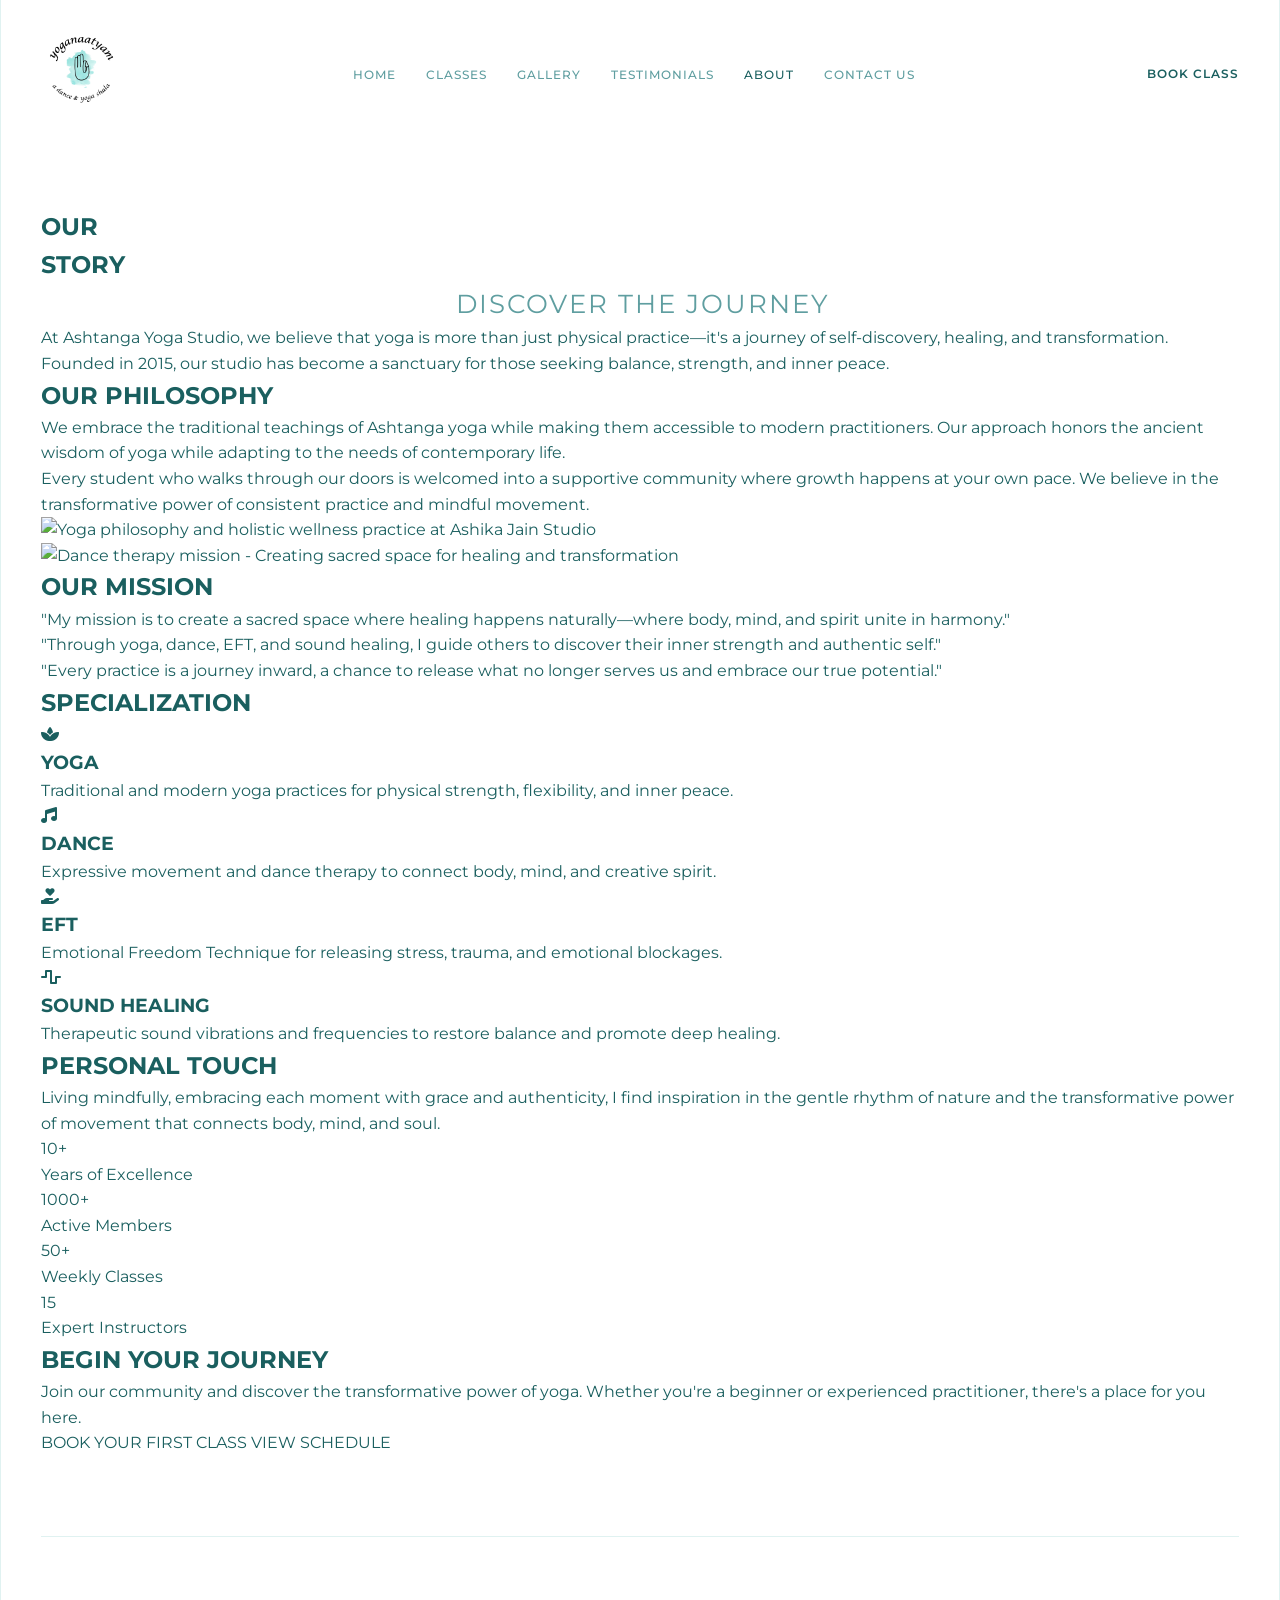
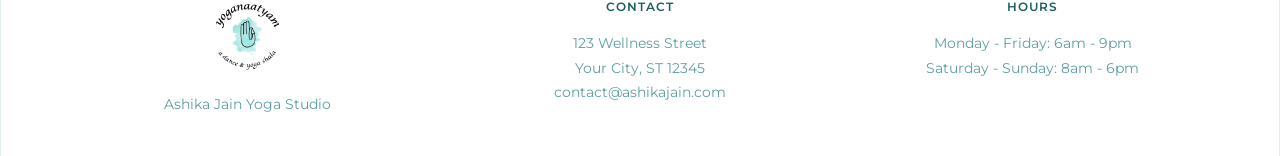
==== commit df6beda2: "updated navbar" ====
--- a/about.html
+++ b/about.html
@@ -82,16 +82,18 @@
 
     <div class="main-container">
         <!-- Header -->
-        <header>
+        <header role="banner">
             <div class="logo">
                 <div class="logo-circle">AJ</div>
             </div>
-            <nav>
+            <nav role="navigation" aria-label="Main navigation">
                 <ul>
-                    <li><a href="index.html">HOME</a></li>
+                    <li><a href="index.html" >HOME</a></li>
+                    <li><a href="classes.html" >CLASSES</a></li>
+                    <li><a href="gallery.html">GALLERY</a></li>
+                    <li><a href="testimonial.html">TESTIMONIALS</a></li>
                     <li><a href="about.html" class="active">ABOUT</a></li>
-                    <li><a href="classes.html">CLASSES</a></li>
-                    <li><a href="blog.html">BLOG</a></li>
+                    <!-- <li><a href="blog.html">BLOG</a></li> -->
                     <li><a href="contact.html">CONTACT US</a></li>
                 </ul>
             </nav>
@@ -115,9 +117,11 @@
                 <nav class="mobile-nav">
                     <ul>
                         <li><a href="index.html" class="mobile-nav-link">HOME</a></li>
+                        <li><a href="classes.html" class="mobile-nav-link">CLASSES</a></li>
+                        <li><a href="gallery.html" class="mobile-nav-link">GALLERY</a></li>
+                        <li><a href="testimonial.html" class="mobile-nav-link">TESTIMONIAL</a></li>
                         <li><a href="about.html" class="mobile-nav-link">ABOUT</a></li>
-                        <li><a href="classes.html" class="mobile-nav-link">CLASSES</a></li>
-                        <li><a href="blog.html" class="mobile-nav-link">BLOG</a></li>
+                        <!-- <li><a href="blog.html" class="mobile-nav-link">BLOG</a></li> -->
                         <li><a href="contact.html" class="mobile-nav-link">CONTACT US</a></li>
                     </ul>
                 </nav>
--- a/style.css
+++ b/style.css
@@ -1,9 +1,9 @@
 /* Reset & Base Styles */
 :root {
-    --primary-text: #2c3e30;
-    --secondary-text: #6b7c70;
+    --primary-text: #1a5f5f;
+    --secondary-text: #5f9ea0;
     --bg-color: #ffffff;
-    --accent-color: #d8dcd6;
+    --accent-color: #b2dfdb;
     --font-serif: 'Cormorant Garamond', serif;
     --font-sans: 'Montserrat', sans-serif;
 }
@@ -47,7 +47,7 @@
     display: flex;
     justify-content: center;
     align-items: center;
-    animation: pulse 2s ease-in-out infinite;
+    /* animation: pulse 2s ease-in-out infinite; */
 }
 
 .preloader-logo {
@@ -70,14 +70,14 @@
     }
 }
 
-@keyframes pulse {
+/* @keyframes pulse {
     0%, 100% {
         transform: scale(1);
     }
     50% {
         transform: scale(1.05);
     }
-}
+} */
 
 @media (max-width: 768px) {
     .preloader-logo {
@@ -101,8 +101,8 @@
     margin: 0 auto;
     padding: 0 40px;
     position: relative;
-    border-left: 1px solid #f0f0f0;
-    border-right: 1px solid #f0f0f0;
+    border-left: 1px solid #e0f2f1;
+    border-right: 1px solid #e0f2f1;
     min-height: 100vh;
     background: #fff;
 }
@@ -117,10 +117,10 @@
 }
 
 .logo-circle {
-    width: 40px;
-    height: 40px;
+    width: 80px;
+    height: 80px;
     border-radius: 50%;
-    background: url('images/ylogo.png') center/cover no-repeat;
+    background: url('images/teal-logo.png') center/cover no-repeat;
     display: inline-block;
     overflow: hidden;
     text-indent: -9999px; /* hide any fallback text */
@@ -176,7 +176,7 @@
     display: grid;
     grid-template-columns: 1fr 1.2fr;
     gap: 40px;
-    margin-bottom: 80px;
+    margin-bottom: 120px;
     position: relative;
 }
 
@@ -194,20 +194,68 @@
     color: var(--primary-text);
     margin-bottom: 20px;
     letter-spacing: -1px;
+    text-align: center;
 }
 
 .hero h1 .highlight {
     display: block;
-    margin-left: 40px;
+    text-align: center;
     /* Indent the second line */
 }
 
 .subtitle {
-    font-size: 0.7rem;
+    font-size: 1.6rem;
     letter-spacing: 2px;
     color: var(--secondary-text);
     margin-left: 5px;
+    text-align: center;
+    /* text-transform: uppercase; */
+}
+
+.hero-slide-buttons {
+    display: flex;
+    gap: 20px;
+    justify-content: center;
+    margin-top: 30px;
+    flex-wrap: wrap;
+}
+
+.hero-btn {
+    padding: 12px 30px;
+    font-size: 0.9rem;
+    letter-spacing: 1.5px;
+    font-weight: 600;
+    text-decoration: none;
     text-transform: uppercase;
+    transition: all 0.3s ease;
+    border-radius: 25px 0% 25px 0%;
+    font-family: var(--font-sans);
+}
+
+.view-more-btn {
+    background-color: transparent;
+    color: var(--primary-text);
+    border: 1px solid #b2dfdb;
+}
+
+.view-more-btn:hover {
+    background-color: var(--primary-text);
+    color: #fff;
+    transform: translateY(-2px);
+    box-shadow: 0 4px 8px rgba(0, 0, 0, 0.1);
+}
+
+.gallery-btn {
+    background-color: #f0f9f9;
+    color: var(--primary-text);
+    border: 1px solid #b2dfdb;
+}
+
+.gallery-btn:hover {
+    background-color: transparent;
+    color: var(--primary-text);
+    transform: translateY(-2px);
+    box-shadow: 0 4px 8px rgba(0, 0, 0, 0.1);
 }
 
 .hero-image {
@@ -220,6 +268,7 @@
     width: 100%;
     height: 100%;
     object-fit: cover;
+    border-radius: 10px;
 }
 
 .hero-image-slider {
@@ -255,7 +304,7 @@
 
 .hero-slide {
     position: absolute;
-    top: 0;
+    top: 100px;
     left: 0;
     width: 100%;
     opacity: 0;
@@ -270,10 +319,11 @@
 }
 
 .category-text {
-    font-size: 0.9rem;
+    font-size: 1.5rem;
     color: var(--secondary-text);
     margin-top: 15px;
     font-style: italic;
+    text-align: center;
     font-family: var(--font-serif);
 }
 
@@ -304,6 +354,51 @@
 
 .indicator:hover {
     background-color: rgba(255, 255, 255, 0.8);
+}
+
+/* Hero Navigation Buttons */
+.hero-navigation {
+    position: absolute;
+    bottom: -70px;
+    left: 69.3%;
+    /* transform: translateX(-50%); */
+    display: flex;
+    gap: 20px;
+    z-index: 10;
+}
+
+.nav-btn {
+    width: 50px;
+    height: 50px;
+    border-radius: 50%;
+    border: none;
+    background: #f0f9f9;
+    color: #666;
+    cursor: pointer;
+    display: flex;
+    align-items: center;
+    justify-content: center;
+    font-size: 1rem;
+    transition: all 0.3s ease;
+    /* Neumorphic shadow effect */
+    /* box-shadow: 
+        8px 8px 16px rgba(0, 0, 0, 0.1),
+        -8px -8px 16px rgba(255, 255, 255, 0.9); */
+}
+
+.nav-btn:hover {
+    color: var(--primary-text);
+    box-shadow: 
+        4px 4px 8px rgba(0, 0, 0, 0.1),
+        -4px -4px 8px rgba(255, 255, 255, 0.9);
+    transform: scale(0.95);
+}
+
+.nav-btn:active {
+    box-shadow: 
+        inset 4px 4px 8px rgba(0, 0, 0, 0.1),
+        inset -4px -4px 8px rgba(255, 255, 255, 0.9);
+    transform: scale(0.92);
 }
 
 .floral-decoration-left {
@@ -326,34 +421,79 @@
     display: grid;
     grid-template-columns: repeat(4, 1fr);
     gap: 30px;
-    margin-bottom: 120px;
+    margin-top: 0;
+    margin-bottom: 80px;
     padding: 0 50px;
 }
 
 .feature-item {
     text-align: center;
+    cursor: pointer;
+    transition: transform 0.3s ease, opacity 0.3s ease;
+    padding: 15px;
+    border-radius: 8px;
+}
+
+.feature-item:hover {
+    transform: translateY(-5px);
+    opacity: 0.9;
 }
 
 .feature-item .icon {
     font-size: 1.5rem;
-    color: #aebcb3;
+    color: #7fb3b5;
     margin-bottom: 15px;
+    transition: color 0.3s ease, transform 0.3s ease;
+}
+
+.feature-item:hover .icon {
+    color: var(--primary-text);
+    transform: scale(1.1);
 }
 
 .feature-item h3 {
-    font-size: 0.7rem;
+    font-size: 1rem;
     letter-spacing: 1px;
     margin-bottom: 10px;
     font-weight: 600;
     color: var(--primary-text);
+    transition: color 0.3s ease;
+}
+
+.feature-item:hover h3 {
+    color: var(--primary-text);
 }
 
 .feature-item p {
-    font-size: 0.7rem;
+    font-size: 0.8rem;
     color: var(--secondary-text);
     line-height: 1.6;
     max-width: 200px;
     margin: 0 auto;
+    transition: color 0.3s ease;
+}
+
+.feature-item:hover p {
+    color: var(--primary-text);
+}
+
+.feature-item.active {
+    background-color: #f0f9f9;
+    border: 1px solid var(--accent-color);
+    transform: translateY(-5px);
+}
+
+.feature-item.active .icon {
+    color: var(--primary-text);
+    transform: scale(1.1);
+}
+
+.feature-item.active h3 {
+    color: var(--primary-text);
+}
+
+.feature-item.active p {
+    color: var(--primary-text);
 }
 
 /* Instructor Section */
@@ -418,7 +558,7 @@
 .socials a {
     width: 30px;
     height: 30px;
-    border: 1px solid #e0e0e0;
+    border: 1px solid #b2dfdb;
     border-radius: 50%;
     display: flex;
     align-items: center;
@@ -489,6 +629,150 @@
     font-family: var(--font-sans);
 }
 
+/* Gallery Categories Menu */
+.gallery-categories {
+    display: grid;
+    grid-template-columns: repeat(5, 1fr);
+    gap: 20px;
+    margin-top: 0;
+    margin-bottom: 60px;
+    padding: 0 50px;
+}
+
+.category-item {
+    text-align: center;
+    cursor: pointer;
+    transition: transform 0.3s ease, opacity 0.3s ease;
+    padding: 20px 15px;
+    border-radius: 8px;
+    background-color: transparent;
+    border: 1px solid transparent;
+}
+
+.category-item:hover {
+    transform: translateY(-5px);
+    opacity: 0.9;
+}
+
+.category-item .icon {
+    font-size: 1.5rem;
+    color: #7fb3b5;
+    margin-bottom: 15px;
+    transition: color 0.3s ease, transform 0.3s ease;
+}
+
+.category-item:hover .icon {
+    color: var(--primary-text);
+    transform: scale(1.1);
+}
+
+.category-item h3 {
+    font-size: 0.9rem;
+    letter-spacing: 1px;
+    margin-bottom: 0;
+    font-weight: 600;
+    color: var(--primary-text);
+    transition: color 0.3s ease;
+}
+
+.category-item:hover h3 {
+    color: var(--primary-text);
+}
+
+.category-item.active {
+    background-color: #f0f9f9;
+    border: 1px solid var(--accent-color);
+    transform: translateY(-5px);
+}
+
+.category-item.active .icon {
+    color: var(--primary-text);
+    transform: scale(1.1);
+}
+
+.category-item.active h3 {
+    color: var(--primary-text);
+}
+
+/* Bento Grid Gallery */
+.bento-gallery {
+    display: grid;
+    grid-template-columns: repeat(4, 1fr);
+    grid-auto-rows: 250px;
+    gap: 20px;
+    margin-bottom: 100px;
+    padding: 0 50px;
+}
+
+.bento-item {
+    position: relative;
+    overflow: hidden;
+    border-radius: 8px;
+    cursor: pointer;
+    transition: all 0.3s ease;
+    opacity: 1;
+    transform: scale(1);
+}
+
+.bento-item[data-size="large"] {
+    grid-column: span 2;
+    grid-row: span 2;
+}
+
+.bento-item[data-size="medium"] {
+    grid-column: span 2;
+    grid-row: span 1;
+}
+
+.bento-item[data-size="small"] {
+    grid-column: span 1;
+    grid-row: span 1;
+}
+
+.bento-item img {
+    width: 100%;
+    height: 100%;
+    object-fit: cover;
+    transition: transform 0.6s ease;
+}
+
+.bento-item:hover img {
+    transform: scale(1.1);
+}
+
+.bento-overlay {
+    position: absolute;
+    top: 0;
+    left: 0;
+    width: 100%;
+    height: 100%;
+    background: rgba(26, 95, 95, 0.4);
+    display: flex;
+    align-items: center;
+    justify-content: center;
+    opacity: 0;
+    transition: opacity 0.3s ease;
+}
+
+.bento-item:hover .bento-overlay {
+    opacity: 1;
+}
+
+.bento-overlay span {
+    color: #fff;
+    font-family: var(--font-serif);
+    font-size: 1.5rem;
+    letter-spacing: 3px;
+    text-transform: uppercase;
+    transform: translateY(20px);
+    transition: transform 0.3s ease;
+    font-weight: 600;
+}
+
+.bento-item:hover .bento-overlay span {
+    transform: translateY(0);
+}
+
 /* Gallery Grid */
 .gallery-grid {
     display: grid;
@@ -523,7 +807,7 @@
     left: 0;
     width: 100%;
     height: 100%;
-    background: rgba(44, 62, 48, 0.3);
+    background: rgba(26, 95, 95, 0.3);
     display: flex;
     align-items: center;
     justify-content: center;
@@ -610,8 +894,8 @@
 
 /* Footer */
 footer {
-    background-color: #f8f8f8;
-    border-top: 1px solid #f0f0f0;
+    background-color: #f0f9f9;
+    border-top: 1px solid #e0f2f1;
     margin-top: 80px;
     padding: 60px 0 30px;
 }
@@ -710,7 +994,7 @@
 .footer-socials a {
     width: 35px;
     height: 35px;
-    border: 1px solid #e0e0e0;
+    border: 1px solid #b2dfdb;
     border-radius: 50%;
     display: flex;
     align-items: center;
@@ -729,7 +1013,7 @@
 .footer-bottom {
     text-align: center;
     padding-top: 30px;
-    border-top: 1px solid #e0e0e0;
+    border-top: 1px solid #b2dfdb;
 }
 
 .footer-bottom p {
@@ -741,7 +1025,7 @@
 /* About Footer Styles - Used across all pages */
 .about-footer {
     padding: 60px 0 40px;
-    border-top: 1px solid #f0f0f0;
+    border-top: 1px solid #e0f2f1;
     background-color: transparent;
     margin-top: 80px;
 }
@@ -814,6 +1098,15 @@
     .gallery-content {
         padding: 0 30px;
     }
+
+    .gallery-categories {
+        grid-template-columns: repeat(5, 1fr);
+        padding: 0 30px;
+    }
+
+    .bento-gallery {
+        padding: 0 30px;
+    }
 }
 
 @media (max-width: 768px) {
@@ -827,6 +1120,19 @@
         gap: 0;
         padding: 20px 0;
         margin-bottom: 40px;
+    }
+    .hero-slide{
+        top: 0;
+    }
+
+    .hero-slide-buttons {
+        gap: 15px;
+        margin-top: 25px;
+    }
+
+    .hero-btn {
+        padding: 10px 20px;
+        font-size: 0.8rem;
     }
 
     /* Show menu icon on mobile */
@@ -892,7 +1198,7 @@
         align-items: center;
         margin-bottom: 60px;
         padding-bottom: 30px;
-        border-bottom: 1px solid #f0f0f0;
+        border-bottom: 1px solid #e0f2f1;
     }
 
     .mobile-menu-header .logo-circle {
@@ -917,7 +1223,7 @@
     }
 
     .mobile-menu-close:hover {
-        background: #f5f5f5;
+        background: #e0f2f1;
         color: var(--secondary-text);
     }
 
@@ -932,7 +1238,7 @@
     }
 
     .mobile-nav li {
-        border-bottom: 1px solid #f5f5f5;
+        border-bottom: 1px solid #e0f2f1;
     }
 
     .mobile-nav-link {
@@ -973,7 +1279,7 @@
     .mobile-menu-footer {
         margin-top: 40px;
         padding-top: 30px;
-        border-top: 1px solid #f0f0f0;
+        border-top: 1px solid #e0f2f1;
     }
 
     .mobile-book-btn {
@@ -1044,6 +1350,19 @@
         bottom: 15px;
     }
 
+    .hero-navigation {
+        bottom: -60px;
+        left: 50%;
+        transform: translateX(-50%);
+        gap: 15px;
+    }
+
+    .nav-btn {
+        width: 45px;
+        height: 45px;
+        font-size: 0.9rem;
+    }
+
     .features {
         grid-template-columns: repeat(2, 1fr);
         gap: 25px;
@@ -1116,6 +1435,28 @@
         grid-row: span 1;
     }
 
+    .gallery-categories {
+        grid-template-columns: repeat(3, 1fr);
+        gap: 15px;
+        padding: 0 20px;
+        margin-bottom: 40px;
+    }
+
+    .bento-gallery {
+        grid-template-columns: repeat(2, 1fr);
+        grid-auto-rows: 200px;
+        gap: 15px;
+        padding: 0 20px;
+        margin-bottom: 60px;
+    }
+
+    .bento-item[data-size="large"],
+    .bento-item[data-size="medium"],
+    .bento-item[data-size="small"] {
+        grid-column: span 1;
+        grid-row: span 1;
+    }
+
     .gallery-content {
         padding: 0 20px;
         margin-bottom: 60px;
@@ -1183,6 +1524,19 @@
         font-size: 2.5rem;
     }
 
+    .hero-slide-buttons {
+        flex-direction: column;
+        gap: 12px;
+        margin-top: 20px;
+    }
+
+    .hero-btn {
+        padding: 10px 18px;
+        font-size: 0.75rem;
+        width: 100%;
+        text-align: center;
+    }
+
     .hero-image {
         height: 280px;
     }
@@ -1218,4 +1572,17 @@
     .gallery-content {
         padding: 0 15px;
     }
+
+    .gallery-categories {
+        grid-template-columns: repeat(2, 1fr);
+        gap: 10px;
+        padding: 0 15px;
+    }
+
+    .bento-gallery {
+        grid-template-columns: 1fr;
+        grid-auto-rows: 250px;
+        padding: 0 15px;
+        gap: 10px;
+    }
 }
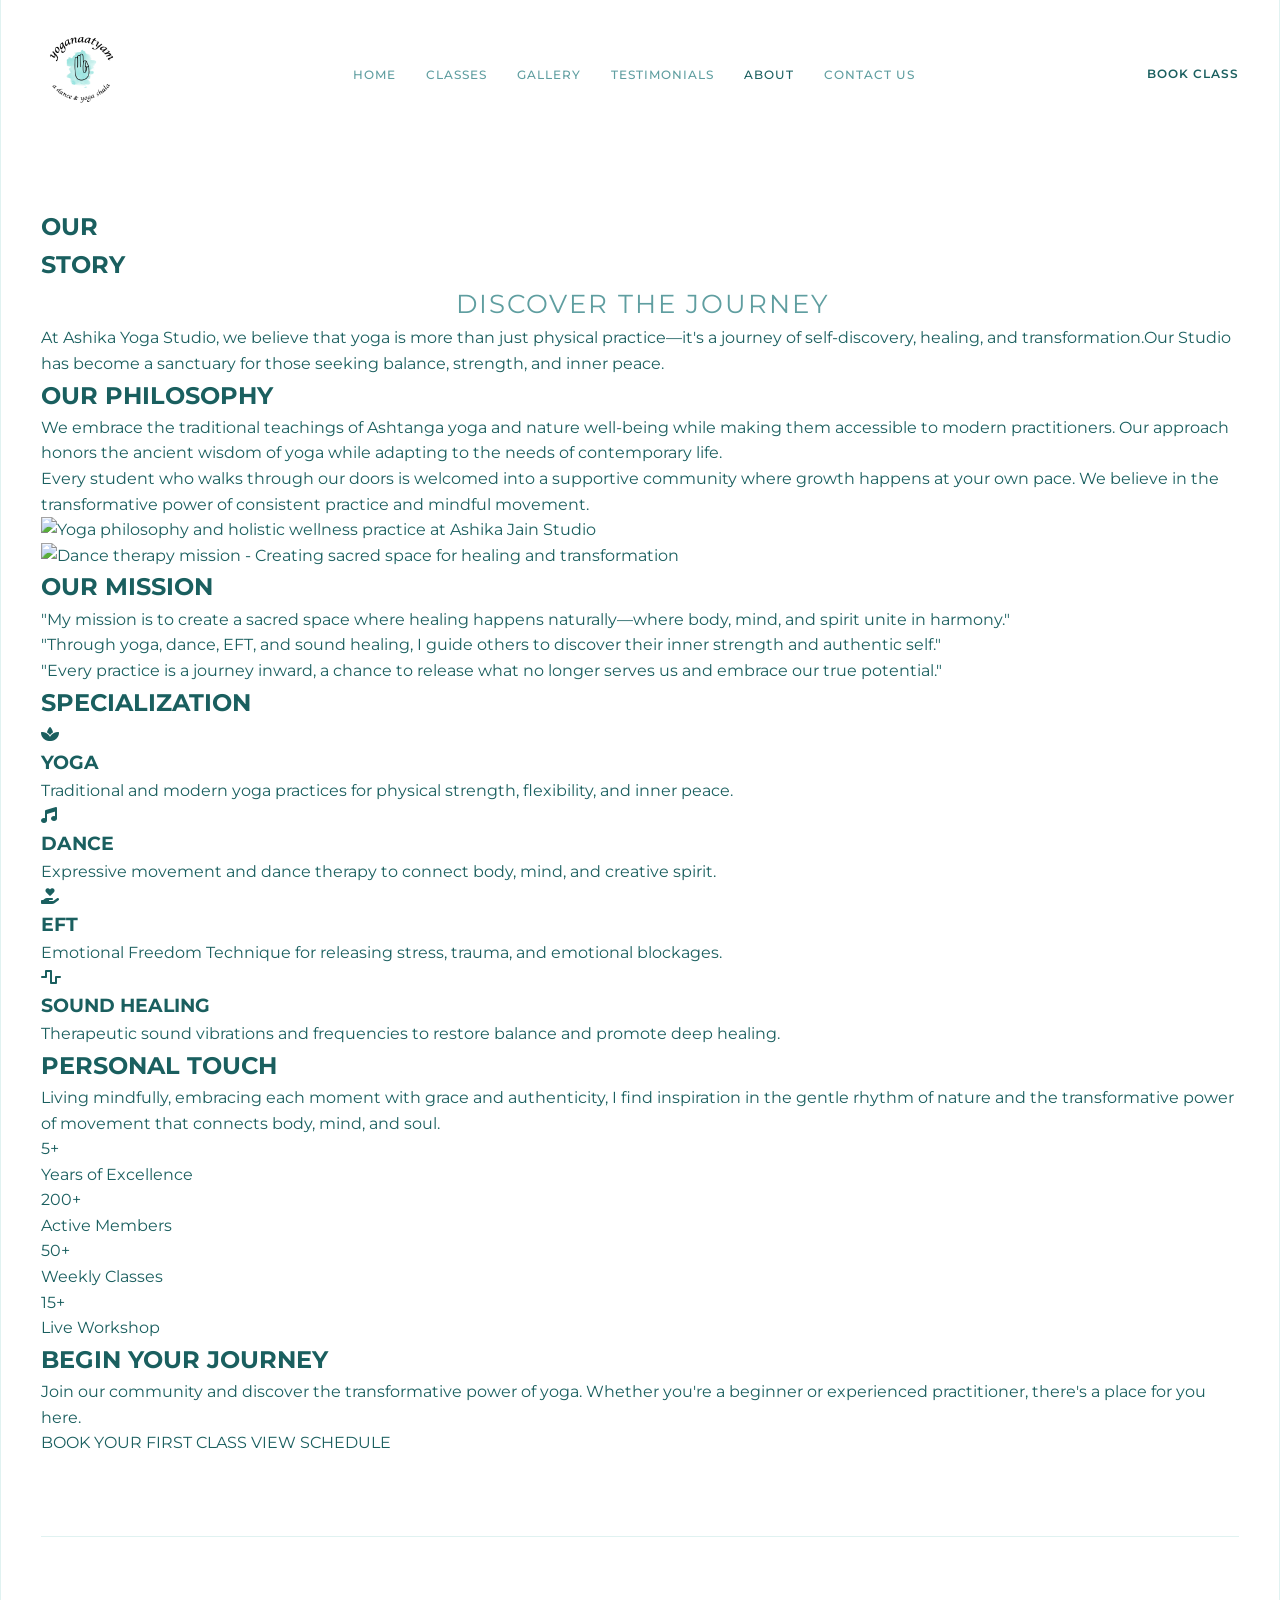
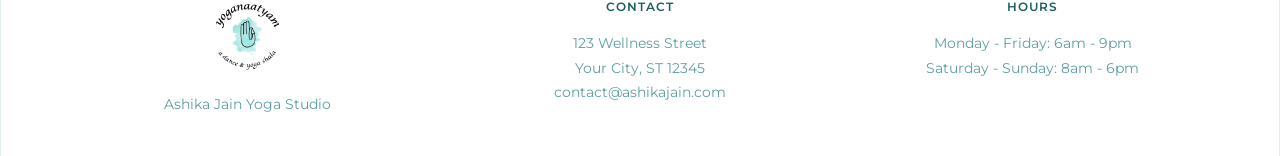
==== commit e45dc5b4: "updated info and stats" ====
--- a/about.html
+++ b/about.html
@@ -141,8 +141,8 @@
                 </div>
             </div>
             <div class="about-hero-text">
-                <p class="intro-text">At Ashtanga Yoga Studio, we believe that yoga is more than just physical
-                    practice—it's a journey of self-discovery, healing, and transformation. Founded in 2015, our studio
+                <p class="intro-text">At Ashika Yoga Studio, we believe that yoga is more than just physical
+                    practice—it's a journey of self-discovery, healing, and transformation.Our Studio
                     has become a sanctuary for those seeking balance, strength, and inner peace.</p>
             </div>
         </section>
@@ -152,7 +152,7 @@
             <div class="philosophy-content">
                 <h2>OUR PHILOSOPHY</h2>
                 <div class="philosophy-text">
-                    <p>We embrace the traditional teachings of Ashtanga yoga while making them accessible to modern
+                    <p>We embrace the traditional teachings of Ashtanga yoga and nature well-being while making them accessible to modern
                         practitioners. Our approach honors the ancient wisdom of yoga while adapting to the needs of
                         contemporary life.</p>
                     <p>Every student who walks through our doors is welcomed into a supportive community where growth
@@ -237,11 +237,11 @@
         <section class="stats-section">
             <div class="stats-grid">
                 <div class="stat-item">
-                    <div class="stat-number">10+</div>
+                    <div class="stat-number">5+</div>
                     <div class="stat-label">Years of Excellence</div>
                 </div>
                 <div class="stat-item">
-                    <div class="stat-number">1000+</div>
+                    <div class="stat-number">200+</div>
                     <div class="stat-label">Active Members</div>
                 </div>
                 <div class="stat-item">
@@ -249,8 +249,8 @@
                     <div class="stat-label">Weekly Classes</div>
                 </div>
                 <div class="stat-item">
-                    <div class="stat-number">15</div>
-                    <div class="stat-label">Expert Instructors</div>
+                    <div class="stat-number">15+</div>
+                    <div class="stat-label">Live Workshop</div>
                 </div>
             </div>
         </section>
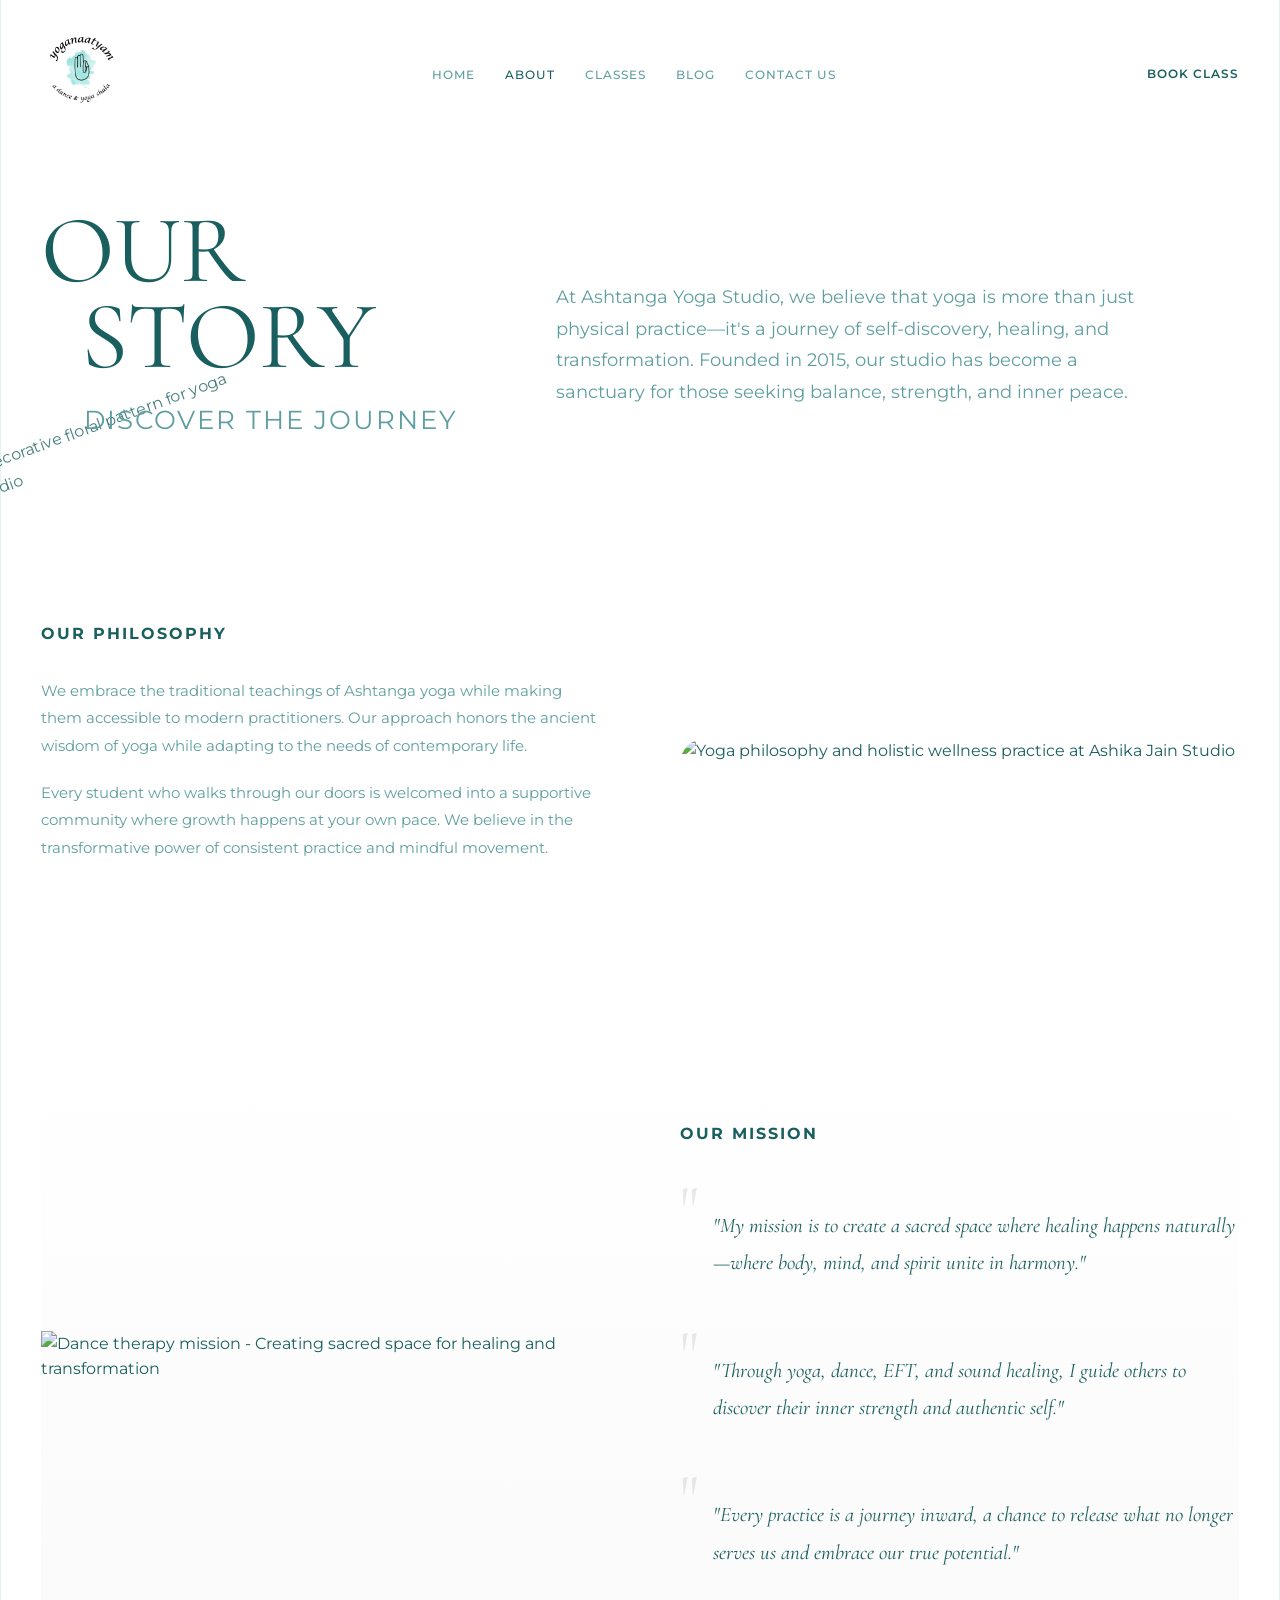
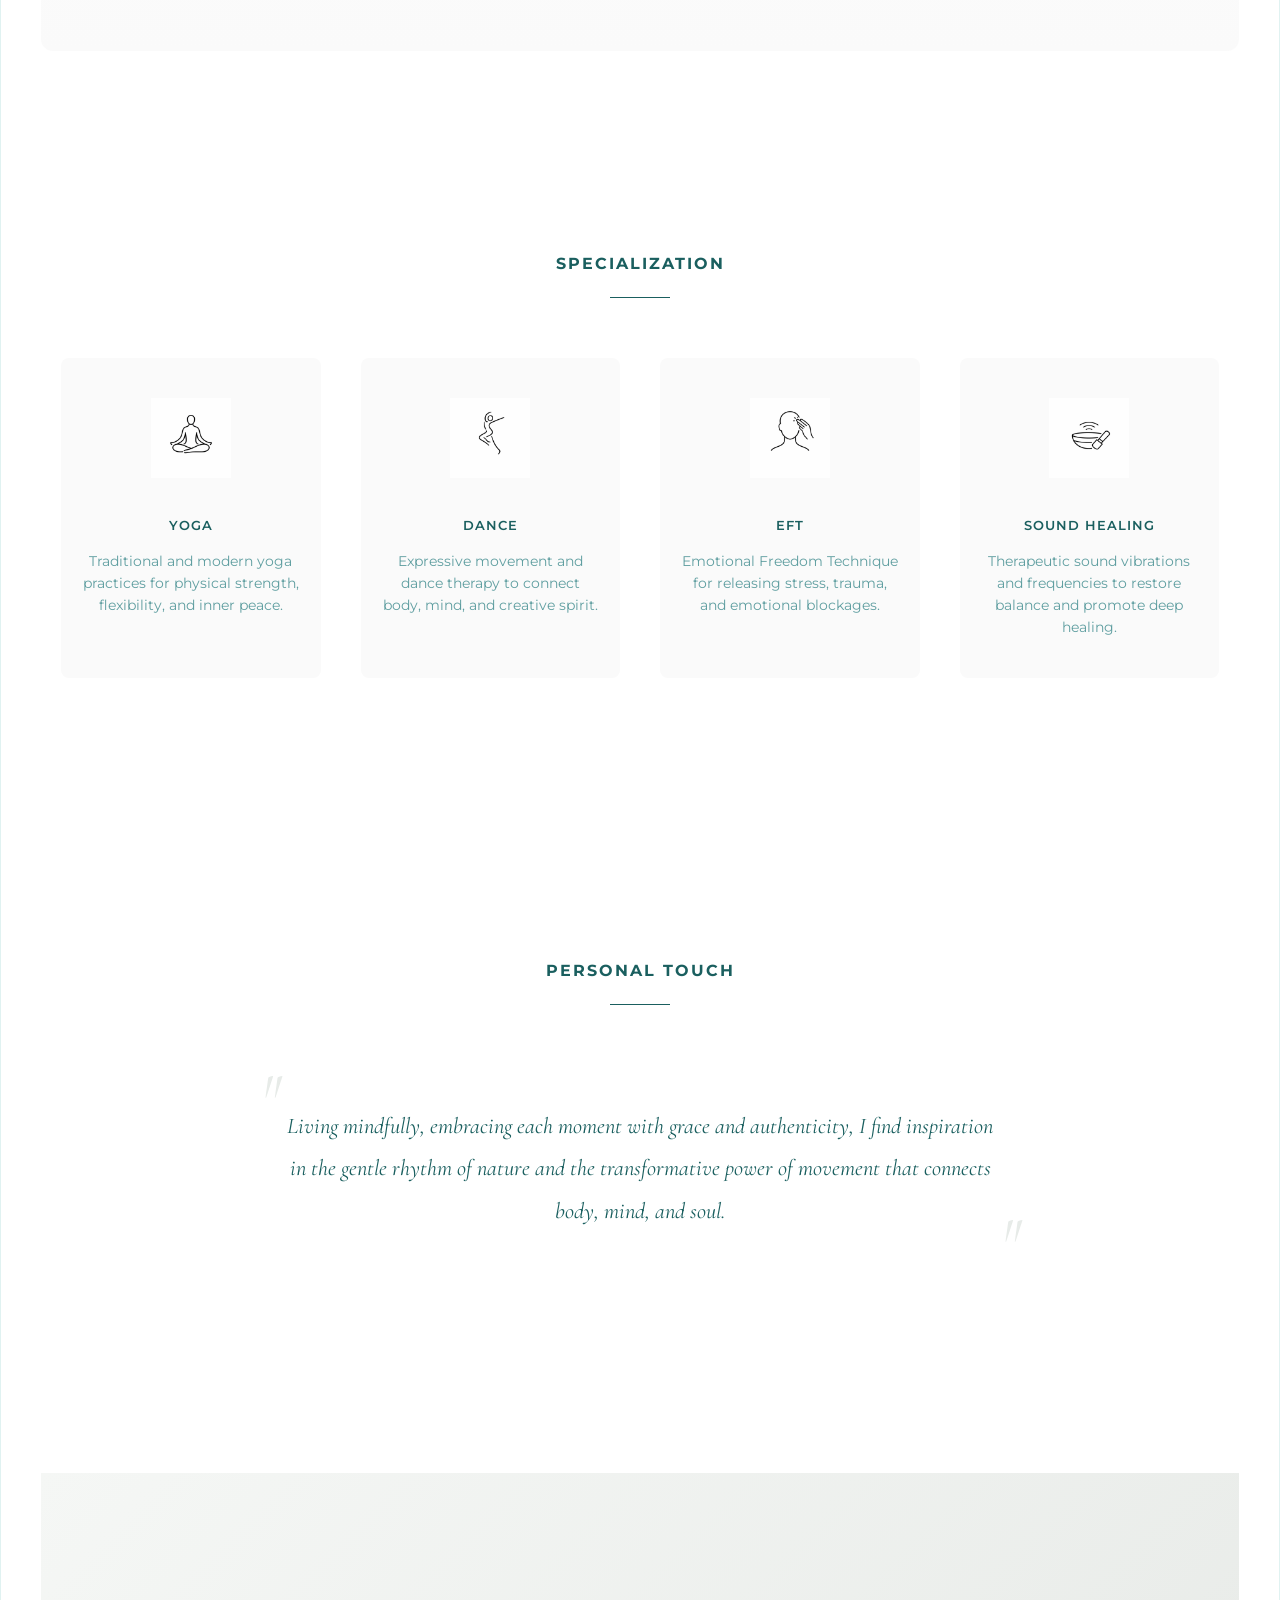
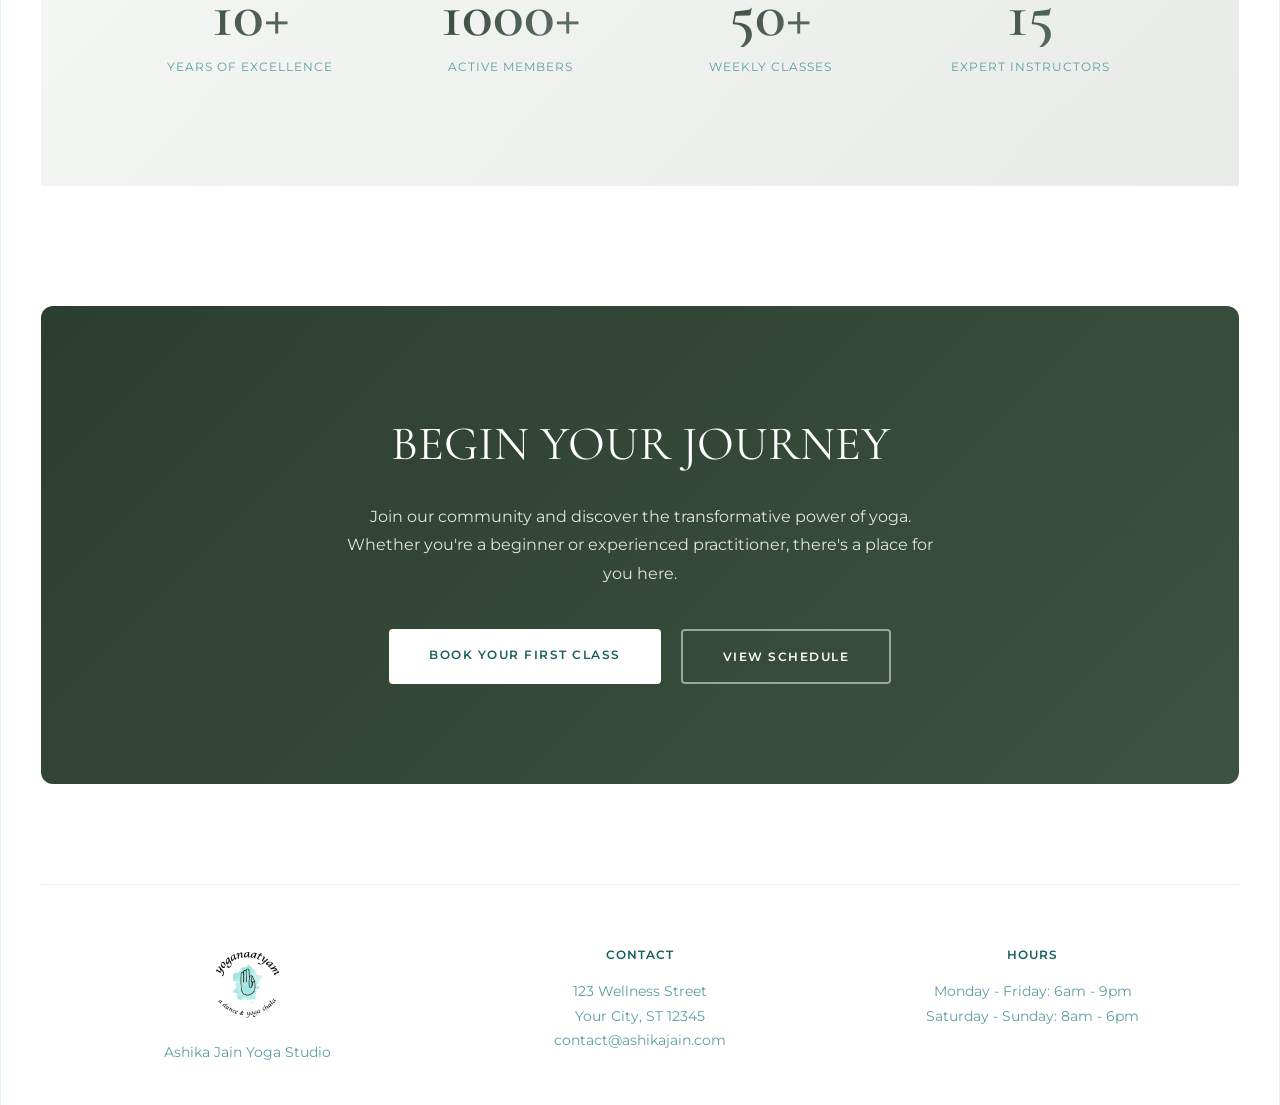
==== commit 34e93d6d: "icons changed" ====
--- a/about.html
+++ b/about.html
@@ -4,34 +4,37 @@
 <head>
     <meta charset="UTF-8">
     <meta name="viewport" content="width=device-width, initial-scale=1.0">
-    
+
     <!-- Primary Meta Tags -->
     <title>About Us - Ashika Jain Yoga Studio | Our Story, Philosophy & Mission</title>
     <meta name="title" content="About Us - Ashika Jain Yoga Studio | Our Story, Philosophy & Mission">
-    <meta name="description" content="Learn about Ashika Jain Yoga Studio's journey, philosophy, and mission. Discover our holistic approach to wellness through yoga, dance therapy, EFT, and sound healing. Founded in 2015, we've helped thousands find balance and inner peace.">
-    <meta name="keywords" content="about yoga studio, yoga philosophy, wellness mission, Ashika Jain story, holistic wellness approach, yoga studio history, yoga instructors, wellness coach">
+    <meta name="description"
+        content="Learn about Ashika Jain Yoga Studio's journey, philosophy, and mission. Discover our holistic approach to wellness through yoga, dance therapy, EFT, and sound healing. Founded in 2015, we've helped thousands find balance and inner peace.">
+    <meta name="keywords"
+        content="about yoga studio, yoga philosophy, wellness mission, Ashika Jain story, holistic wellness approach, yoga studio history, yoga instructors, wellness coach">
     <meta name="author" content="Ashika Jain">
     <meta name="robots" content="index, follow">
     <meta name="language" content="English">
-    
+
     <!-- Canonical URL -->
     <link rel="canonical" href="https://www.ashikajain.com/about.html">
-    
+
     <!-- Open Graph / Facebook -->
     <meta property="og:type" content="website">
     <meta property="og:url" content="https://www.ashikajain.com/about.html">
     <meta property="og:title" content="About Us - Ashika Jain Yoga Studio | Our Story, Philosophy & Mission">
-    <meta property="og:description" content="Learn about Ashika Jain Yoga Studio's journey, philosophy, and mission. Discover our holistic approach to wellness.">
+    <meta property="og:description"
+        content="Learn about Ashika Jain Yoga Studio's journey, philosophy, and mission. Discover our holistic approach to wellness.">
     <meta property="og:image" content="https://www.ashikajain.com/images/ylogo.png">
     <meta property="og:site_name" content="Ashika Jain Yoga Studio">
-    
+
     <!-- Twitter -->
     <meta name="twitter:card" content="summary_large_image">
     <meta name="twitter:url" content="https://www.ashikajain.com/about.html">
     <meta name="twitter:title" content="About Us - Ashika Jain Yoga Studio">
     <meta name="twitter:description" content="Learn about Ashika Jain Yoga Studio's journey, philosophy, and mission.">
     <meta name="twitter:image" content="https://www.ashikajain.com/images/ylogo.png">
-    
+
     <!-- Favicon -->
     <link rel="icon" type="image/png" href="images/ylogo.png">
 
@@ -44,7 +47,7 @@
     <link rel="stylesheet" href="about-style.css">
     <!-- FontAwesome for icons -->
     <link rel="stylesheet" href="https://cdnjs.cloudflare.com/ajax/libs/font-awesome/6.4.0/css/all.min.css">
-    
+
     <!-- Schema.org Structured Data -->
     <script type="application/ld+json">
     {
@@ -82,18 +85,16 @@
 
     <div class="main-container">
         <!-- Header -->
-        <header role="banner">
+        <header>
             <div class="logo">
                 <div class="logo-circle">AJ</div>
             </div>
-            <nav role="navigation" aria-label="Main navigation">
+            <nav>
                 <ul>
-                    <li><a href="index.html" >HOME</a></li>
-                    <li><a href="classes.html" >CLASSES</a></li>
-                    <li><a href="gallery.html">GALLERY</a></li>
-                    <li><a href="testimonial.html">TESTIMONIALS</a></li>
+                    <li><a href="index.html">HOME</a></li>
                     <li><a href="about.html" class="active">ABOUT</a></li>
-                    <!-- <li><a href="blog.html">BLOG</a></li> -->
+                    <li><a href="classes.html">CLASSES</a></li>
+                    <li><a href="blog.html">BLOG</a></li>
                     <li><a href="contact.html">CONTACT US</a></li>
                 </ul>
             </nav>
@@ -117,11 +118,9 @@
                 <nav class="mobile-nav">
                     <ul>
                         <li><a href="index.html" class="mobile-nav-link">HOME</a></li>
+                        <li><a href="about.html" class="mobile-nav-link">ABOUT</a></li>
                         <li><a href="classes.html" class="mobile-nav-link">CLASSES</a></li>
-                        <li><a href="gallery.html" class="mobile-nav-link">GALLERY</a></li>
-                        <li><a href="testimonial.html" class="mobile-nav-link">TESTIMONIAL</a></li>
-                        <li><a href="about.html" class="mobile-nav-link">ABOUT</a></li>
-                        <!-- <li><a href="blog.html" class="mobile-nav-link">BLOG</a></li> -->
+                        <li><a href="blog.html" class="mobile-nav-link">BLOG</a></li>
                         <li><a href="contact.html" class="mobile-nav-link">CONTACT US</a></li>
                     </ul>
                 </nav>
@@ -141,8 +140,8 @@
                 </div>
             </div>
             <div class="about-hero-text">
-                <p class="intro-text">At Ashika Yoga Studio, we believe that yoga is more than just physical
-                    practice—it's a journey of self-discovery, healing, and transformation.Our Studio
+                <p class="intro-text">At Ashtanga Yoga Studio, we believe that yoga is more than just physical
+                    practice—it's a journey of self-discovery, healing, and transformation. Founded in 2015, our studio
                     has become a sanctuary for those seeking balance, strength, and inner peace.</p>
             </div>
         </section>
@@ -152,7 +151,7 @@
             <div class="philosophy-content">
                 <h2>OUR PHILOSOPHY</h2>
                 <div class="philosophy-text">
-                    <p>We embrace the traditional teachings of Ashtanga yoga and nature well-being while making them accessible to modern
+                    <p>We embrace the traditional teachings of Ashtanga yoga while making them accessible to modern
                         practitioners. Our approach honors the ancient wisdom of yoga while adapting to the needs of
                         contemporary life.</p>
                     <p>Every student who walks through our doors is welcomed into a supportive community where growth
@@ -162,7 +161,8 @@
             </div>
             <div class="philosophy-image">
                 <div class="image-frame">
-                    <img src="images/eftf.png" alt="Yoga philosophy and holistic wellness practice at Ashika Jain Studio">
+                    <img src="images/eftf.png"
+                        alt="Yoga philosophy and holistic wellness practice at Ashika Jain Studio">
                 </div>
             </div>
         </section>
@@ -171,20 +171,24 @@
         <section class="mission-section">
             <div class="mission-image">
                 <div class="image-frame">
-                    <img src="images/dancef.png" alt="Dance therapy mission - Creating sacred space for healing and transformation">
+                    <img src="images/dancef.png"
+                        alt="Dance therapy mission - Creating sacred space for healing and transformation">
                 </div>
             </div>
             <div class="mission-content">
                 <h2>OUR MISSION</h2>
                 <div class="mission-thoughts">
                     <blockquote class="highlighted-thought">
-                        <p class="thought-text">"My mission is to create a sacred space where healing happens naturally—where body, mind, and spirit unite in harmony."</p>
+                        <p class="thought-text">"My mission is to create a sacred space where healing happens
+                            naturally—where body, mind, and spirit unite in harmony."</p>
                     </blockquote>
                     <blockquote class="highlighted-thought">
-                        <p class="thought-text">"Through yoga, dance, EFT, and sound healing, I guide others to discover their inner strength and authentic self."</p>
+                        <p class="thought-text">"Through yoga, dance, EFT, and sound healing, I guide others to discover
+                            their inner strength and authentic self."</p>
                     </blockquote>
                     <blockquote class="highlighted-thought">
-                        <p class="thought-text">"Every practice is a journey inward, a chance to release what no longer serves us and embrace our true potential."</p>
+                        <p class="thought-text">"Every practice is a journey inward, a chance to release what no longer
+                            serves us and embrace our true potential."</p>
                     </blockquote>
                 </div>
             </div>
@@ -196,28 +200,28 @@
             <div class="values-grid">
                 <div class="value-card">
                     <div class="value-icon">
-                        <i class="fa-solid fa-spa"></i>
+                        <img src="images/yoga.PNG" alt="Yoga Icon">
                     </div>
                     <h3>YOGA</h3>
                     <p>Traditional and modern yoga practices for physical strength, flexibility, and inner peace.</p>
                 </div>
                 <div class="value-card">
                     <div class="value-icon">
-                        <i class="fa-solid fa-music"></i>
+                        <img src="images/dance.PNG" alt="Dance Icon">
                     </div>
                     <h3>DANCE</h3>
                     <p>Expressive movement and dance therapy to connect body, mind, and creative spirit.</p>
                 </div>
                 <div class="value-card">
                     <div class="value-icon">
-                        <i class="fa-solid fa-hand-holding-heart"></i>
+                        <img src="images/eft.PNG" alt="EFT Icon">
                     </div>
                     <h3>EFT</h3>
                     <p>Emotional Freedom Technique for releasing stress, trauma, and emotional blockages.</p>
                 </div>
                 <div class="value-card">
                     <div class="value-icon">
-                        <i class="fa-solid fa-wave-square"></i>
+                        <img src="images/sound.PNG" alt="Sound Healing Icon">
                     </div>
                     <h3>SOUND HEALING</h3>
                     <p>Therapeutic sound vibrations and frequencies to restore balance and promote deep healing.</p>
@@ -229,7 +233,9 @@
         <section class="personal-touch-section">
             <h2 class="section-title">PERSONAL TOUCH</h2>
             <div class="personal-touch-content">
-                <p class="personal-text">Living mindfully, embracing each moment with grace and authenticity, I find inspiration in the gentle rhythm of nature and the transformative power of movement that connects body, mind, and soul.</p>
+                <p class="personal-text">Living mindfully, embracing each moment with grace and authenticity, I find
+                    inspiration in the gentle rhythm of nature and the transformative power of movement that connects
+                    body, mind, and soul.</p>
             </div>
         </section>
 
@@ -237,11 +243,11 @@
         <section class="stats-section">
             <div class="stats-grid">
                 <div class="stat-item">
-                    <div class="stat-number">5+</div>
+                    <div class="stat-number">10+</div>
                     <div class="stat-label">Years of Excellence</div>
                 </div>
                 <div class="stat-item">
-                    <div class="stat-number">200+</div>
+                    <div class="stat-number">1000+</div>
                     <div class="stat-label">Active Members</div>
                 </div>
                 <div class="stat-item">
@@ -249,8 +255,8 @@
                     <div class="stat-label">Weekly Classes</div>
                 </div>
                 <div class="stat-item">
-                    <div class="stat-number">15+</div>
-                    <div class="stat-label">Live Workshop</div>
+                    <div class="stat-number">15</div>
+                    <div class="stat-label">Expert Instructors</div>
                 </div>
             </div>
         </section>
--- a/style.css
+++ b/style.css
@@ -64,6 +64,7 @@
         opacity: 0;
         transform: scale(0.8);
     }
+
     100% {
         opacity: 1;
         transform: scale(1);
@@ -123,7 +124,8 @@
     background: url('images/teal-logo.png') center/cover no-repeat;
     display: inline-block;
     overflow: hidden;
-    text-indent: -9999px; /* hide any fallback text */
+    text-indent: -9999px;
+    /* hide any fallback text */
 }
 
 nav ul {
@@ -163,7 +165,8 @@
 .menu-icon {
     font-size: 1.2rem;
     cursor: pointer;
-    display: none; /* Hidden on desktop, shown on mobile */
+    display: none;
+    /* Hidden on desktop, shown on mobile */
 }
 
 /* Mobile Menu Overlay - Hidden on desktop */
@@ -388,14 +391,14 @@
 
 .nav-btn:hover {
     color: var(--primary-text);
-    box-shadow: 
+    box-shadow:
         4px 4px 8px rgba(0, 0, 0, 0.1),
         -4px -4px 8px rgba(255, 255, 255, 0.9);
     transform: scale(0.95);
 }
 
 .nav-btn:active {
-    box-shadow: 
+    box-shadow:
         inset 4px 4px 8px rgba(0, 0, 0, 0.1),
         inset -4px -4px 8px rgba(255, 255, 255, 0.9);
     transform: scale(0.92);
@@ -444,6 +447,14 @@
     color: #7fb3b5;
     margin-bottom: 15px;
     transition: color 0.3s ease, transform 0.3s ease;
+}
+
+.feature-icon {
+    width: 80px;
+    height: 80px;
+    object-fit: cover;
+    border-radius: 50%;
+    transition: transform 0.3s ease;
 }
 
 .feature-item:hover .icon {
@@ -655,10 +666,14 @@
 }
 
 .category-item .icon {
-    font-size: 1.5rem;
+    font-size: 2.5rem;
     color: #7fb3b5;
     margin-bottom: 15px;
     transition: color 0.3s ease, transform 0.3s ease;
+    height: 80px;
+    display: flex;
+    align-items: center;
+    justify-content: center;
 }
 
 .category-item:hover .icon {
@@ -1121,7 +1136,8 @@
         padding: 20px 0;
         margin-bottom: 40px;
     }
-    .hero-slide{
+
+    .hero-slide {
         top: 0;
     }
 
--- a/about-style.css
+++ b/about-style.css
@@ -0,0 +1,928 @@
+/* About Page Specific Styles */
+
+/* About Hero Section */
+.about-hero {
+    display: grid;
+    grid-template-columns: 1fr 1.5fr;
+    gap: 60px;
+    margin-bottom: 120px;
+    align-items: center;
+    position: relative;
+}
+
+.about-hero-content {
+    position: relative;
+    z-index: 2;
+}
+
+.about-hero h1 {
+    font-family: var(--font-serif);
+    font-size: 6rem;
+    line-height: 0.9;
+    font-weight: 400;
+    color: var(--primary-text);
+    margin-bottom: 20px;
+    letter-spacing: -1px;
+}
+
+.about-hero h1 .highlight {
+    display: block;
+    margin-left: 40px;
+}
+
+.about-hero-text {
+    padding-top: 40px;
+}
+
+.intro-text {
+    font-size: 1.1rem;
+    line-height: 1.8;
+    color: var(--secondary-text);
+    max-width: 600px;
+}
+
+.floral-decoration-left {
+    position: absolute;
+    top: 200px;
+    left: -80px;
+    width: 300px;
+    opacity: 0.8;
+    z-index: -1;
+    pointer-events: none;
+}
+
+/* Philosophy Section */
+.philosophy-section {
+    display: grid;
+    grid-template-columns: 1fr 1fr;
+    gap: 80px;
+    align-items: center;
+    margin-bottom: 120px;
+    padding: 60px 0;
+}
+
+.philosophy-content h2 {
+    font-size: 1rem;
+    letter-spacing: 2px;
+    font-weight: 700;
+    margin-bottom: 30px;
+    text-transform: uppercase;
+}
+
+.philosophy-text p {
+    font-size: 0.95rem;
+    line-height: 1.8;
+    color: var(--secondary-text);
+    margin-bottom: 20px;
+}
+
+.philosophy-image {
+    position: relative;
+}
+
+.image-frame {
+    position: relative;
+    overflow: hidden;
+    border-radius: 200px 0 0 0;
+}
+
+.image-frame img {
+    width: 100%;
+    height: 450px;
+    object-fit: cover;
+    transition: transform 0.6s ease;
+}
+
+.image-frame:hover img {
+    transform: scale(1.05);
+}
+
+/* Mission Section */
+.mission-section {
+    display: grid;
+    grid-template-columns: 1fr 1fr;
+    gap: 80px;
+    align-items: center;
+    margin-bottom: 120px;
+    padding: 60px 0;
+    background: linear-gradient(to bottom, #ffffff 0%, #fafafa 100%);
+    border-radius: 12px;
+}
+
+.mission-content {
+    position: relative;
+}
+
+.mission-content h2 {
+    font-size: 1rem;
+    letter-spacing: 2px;
+    font-weight: 700;
+    margin-bottom: 40px;
+    text-transform: uppercase;
+    color: var(--primary-text);
+}
+
+.mission-thoughts {
+    display: flex;
+    flex-direction: column;
+    gap: 30px;
+}
+
+.highlighted-thought {
+    margin: 0;
+    padding: 0;
+    border: none;
+    position: relative;
+    padding-left: 30px;
+}
+
+.highlighted-thought::before {
+    content: '"';
+    position: absolute;
+    left: 0;
+    top: -10px;
+    font-family: var(--font-serif);
+    font-size: 4rem;
+    color: #aebcb3;
+    line-height: 1;
+    opacity: 0.3;
+}
+
+.thought-text {
+    font-family: var(--font-serif);
+    font-size: 1.3rem;
+    line-height: 1.8;
+    color: var(--primary-text);
+    font-style: italic;
+    font-weight: 400;
+    margin: 0;
+    position: relative;
+    padding: 20px 0;
+    border-left: 3px solid transparent;
+    transition: all 0.4s ease;
+}
+
+.highlighted-thought:hover .thought-text {
+    border-left-color: #aebcb3;
+    padding-left: 20px;
+    color: #2c3e30;
+}
+
+.mission-image {
+    position: relative;
+}
+
+.mission-image .image-frame {
+    border-radius: 0 200px 0 0;
+}
+
+/* Values Section */
+.values-section {
+    margin-bottom: 120px;
+    padding: 80px 0;
+}
+
+.section-title {
+    text-align: center;
+    font-size: 1rem;
+    letter-spacing: 2px;
+    font-weight: 700;
+    margin-bottom: 60px;
+    text-transform: uppercase;
+    position: relative;
+}
+
+.section-title::after {
+    content: '';
+    display: block;
+    width: 60px;
+    height: 1px;
+    background: var(--primary-text);
+    margin: 20px auto 0;
+}
+
+.values-grid {
+    display: grid;
+    grid-template-columns: repeat(4, 1fr);
+    gap: 40px;
+    padding: 0 20px;
+}
+
+.value-card {
+    text-align: center;
+    padding: 40px 20px;
+    background: #fafafa;
+    border-radius: 8px;
+    transition: all 0.4s ease;
+    position: relative;
+    overflow: hidden;
+}
+
+.value-card::before {
+    content: '';
+    position: absolute;
+    top: 0;
+    left: 0;
+    right: 0;
+    height: 3px;
+    background: linear-gradient(90deg, #aebcb3, #d8dcd6);
+    transform: scaleX(0);
+    transition: transform 0.4s ease;
+}
+
+.value-card:hover {
+    transform: translateY(-10px);
+    box-shadow: 0 15px 40px rgba(0, 0, 0, 0.08);
+}
+
+.value-card:hover::before {
+    transform: scaleX(1);
+}
+
+.value-icon {
+    font-size: 2.5rem;
+    color: #aebcb3;
+    margin-bottom: 20px;
+    transition: all 0.4s ease;
+}
+
+.value-icon img {
+    height: 80px;
+    width: auto;
+    object-fit: contain;
+}
+
+.value-card:hover .value-icon {
+    color: var(--primary-text);
+    transform: scale(1.1);
+}
+
+.value-card h3 {
+    font-size: 0.8rem;
+    letter-spacing: 1px;
+    margin-bottom: 15px;
+    font-weight: 600;
+    color: var(--primary-text);
+}
+
+.value-card p {
+    font-size: 0.85rem;
+    color: var(--secondary-text);
+    line-height: 1.6;
+}
+
+/* Carousel Section */
+.carousel-section {
+    margin-bottom: 120px;
+    padding: 80px 0;
+    background: linear-gradient(to bottom, #fafafa 0%, #ffffff 100%);
+}
+
+.carousel-container {
+    max-width: 1000px;
+    margin: 0 auto;
+    position: relative;
+    overflow: hidden;
+    border-radius: 12px;
+    box-shadow: 0 20px 60px rgba(0, 0, 0, 0.1);
+}
+
+.carousel-track {
+    position: relative;
+    width: 100%;
+    height: 600px;
+}
+
+.carousel-slide {
+    position: absolute;
+    top: 0;
+    left: 0;
+    width: 100%;
+    height: 100%;
+    opacity: 0;
+    transition: opacity 0.8s ease-in-out;
+    pointer-events: none;
+}
+
+.carousel-slide.active {
+    opacity: 1;
+    pointer-events: auto;
+}
+
+.carousel-slide img {
+    width: 100%;
+    height: 100%;
+    object-fit: cover;
+    display: block;
+}
+
+.carousel-caption {
+    position: absolute;
+    bottom: 0;
+    left: 0;
+    right: 0;
+    background: linear-gradient(to top, rgba(44, 62, 48, 0.95) 0%, rgba(44, 62, 48, 0.7) 70%, transparent 100%);
+    padding: 60px 40px 40px;
+    color: #fff;
+    transform: translateY(100%);
+    transition: transform 0.6s ease;
+}
+
+.carousel-slide.active .carousel-caption {
+    transform: translateY(0);
+}
+
+.carousel-caption h3 {
+    font-family: var(--font-serif);
+    font-size: 2rem;
+    margin-bottom: 10px;
+    font-weight: 400;
+}
+
+.carousel-caption p {
+    font-size: 1rem;
+    opacity: 0.9;
+    max-width: 500px;
+}
+
+/* Navigation Dots */
+.carousel-dots {
+    position: absolute;
+    bottom: 20px;
+    left: 50%;
+    transform: translateX(-50%);
+    display: flex;
+    gap: 12px;
+    z-index: 10;
+}
+
+.carousel-dots .dot {
+    width: 12px;
+    height: 12px;
+    border-radius: 50%;
+    background: rgba(255, 255, 255, 0.5);
+    cursor: pointer;
+    transition: all 0.3s ease;
+    border: 2px solid transparent;
+}
+
+.carousel-dots .dot:hover {
+    background: rgba(255, 255, 255, 0.8);
+    transform: scale(1.2);
+}
+
+.carousel-dots .dot.active {
+    background: #fff;
+    width: 32px;
+    border-radius: 6px;
+}
+
+/* Navigation Arrows */
+.carousel-arrow {
+    position: absolute;
+    top: 50%;
+    transform: translateY(-50%);
+    background: rgba(255, 255, 255, 0.9);
+    border: none;
+    width: 50px;
+    height: 50px;
+    border-radius: 50%;
+    display: flex;
+    align-items: center;
+    justify-content: center;
+    cursor: pointer;
+    z-index: 10;
+    transition: all 0.3s ease;
+    color: var(--primary-text);
+    font-size: 1.2rem;
+}
+
+.carousel-arrow:hover {
+    background: #fff;
+    transform: translateY(-50%) scale(1.1);
+    box-shadow: 0 5px 20px rgba(0, 0, 0, 0.2);
+}
+
+.carousel-arrow.prev {
+    left: 20px;
+}
+
+.carousel-arrow.next {
+    right: 20px;
+}
+
+.carousel-arrow:active {
+    transform: translateY(-50%) scale(0.95);
+}
+
+/* Team Section */
+.team-section {
+    margin-bottom: 120px;
+    padding: 80px 0;
+}
+
+.team-grid {
+    display: grid;
+    grid-template-columns: repeat(3, 1fr);
+    gap: 50px;
+    padding: 0 20px;
+}
+
+.team-member {
+    text-align: center;
+    transition: transform 0.4s ease;
+}
+
+.team-member:hover {
+    transform: translateY(-10px);
+}
+
+.member-image {
+    width: 100%;
+    height: 350px;
+    overflow: hidden;
+    border-radius: 8px;
+    margin-bottom: 25px;
+    position: relative;
+}
+
+.member-image::after {
+    content: '';
+    position: absolute;
+    inset: 0;
+    background: linear-gradient(to bottom, transparent 60%, rgba(44, 62, 48, 0.3));
+    opacity: 0;
+    transition: opacity 0.4s ease;
+}
+
+.team-member:hover .member-image::after {
+    opacity: 1;
+}
+
+.member-image img {
+    width: 100%;
+    height: 100%;
+    object-fit: cover;
+    transition: transform 0.6s ease;
+}
+
+.team-member:hover .member-image img {
+    transform: scale(1.1);
+}
+
+.member-info h3 {
+    font-size: 0.9rem;
+    letter-spacing: 1px;
+    font-weight: 700;
+    margin-bottom: 5px;
+    text-transform: uppercase;
+}
+
+.member-role {
+    display: block;
+    font-family: var(--font-serif);
+    font-style: italic;
+    font-size: 1rem;
+    color: var(--secondary-text);
+    margin-bottom: 15px;
+}
+
+.member-info p {
+    font-size: 0.85rem;
+    color: var(--secondary-text);
+    line-height: 1.6;
+    margin-bottom: 20px;
+    max-width: 280px;
+    margin-left: auto;
+    margin-right: auto;
+}
+
+.member-socials {
+    display: flex;
+    gap: 12px;
+    justify-content: center;
+}
+
+.member-socials a {
+    width: 32px;
+    height: 32px;
+    border: 1px solid #e0e0e0;
+    border-radius: 50%;
+    display: flex;
+    align-items: center;
+    justify-content: center;
+    font-size: 0.8rem;
+    color: var(--secondary-text);
+    transition: all 0.3s ease;
+}
+
+.member-socials a:hover {
+    border-color: var(--primary-text);
+    color: var(--primary-text);
+    transform: translateY(-3px);
+}
+
+/* Personal Touch Section */
+.personal-touch-section {
+    margin-bottom: 120px;
+    padding: 80px 0;
+    text-align: center;
+}
+
+.personal-touch-content {
+    max-width: 800px;
+    margin: 0 auto;
+    padding: 0 40px;
+}
+
+.personal-text {
+    font-family: var(--font-serif);
+    font-size: 1.4rem;
+    line-height: 1.9;
+    color: var(--primary-text);
+    font-style: italic;
+    font-weight: 400;
+    position: relative;
+    padding: 40px 0;
+}
+
+.personal-text::before,
+.personal-text::after {
+    content: '"';
+    font-family: var(--font-serif);
+    font-size: 4rem;
+    color: #aebcb3;
+    opacity: 0.3;
+    position: absolute;
+    line-height: 1;
+}
+
+.personal-text::before {
+    left: -20px;
+    top: 0;
+}
+
+.personal-text::after {
+    right: -20px;
+    bottom: 0;
+}
+
+/* Stats Section */
+.stats-section {
+    margin-bottom: 120px;
+    padding: 80px 0;
+    background: linear-gradient(135deg, #f5f7f5 0%, #e8ebe8 100%);
+}
+
+.stats-grid {
+    display: grid;
+    grid-template-columns: repeat(4, 1fr);
+    gap: 40px;
+    max-width: 1000px;
+    margin: 0 auto;
+}
+
+.stat-item {
+    text-align: center;
+    padding: 30px 20px;
+}
+
+.stat-number {
+    font-family: var(--font-serif);
+    font-size: 4rem;
+    font-weight: 600;
+    color: var(--primary-text);
+    line-height: 1;
+    margin-bottom: 10px;
+    background: linear-gradient(135deg, #2c3e30 0%, #6b7c70 100%);
+    -webkit-background-clip: text;
+    -webkit-text-fill-color: transparent;
+    background-clip: text;
+}
+
+.stat-label {
+    font-size: 0.75rem;
+    letter-spacing: 1px;
+    color: var(--secondary-text);
+    text-transform: uppercase;
+}
+
+/* CTA Section */
+.cta-section {
+    margin-bottom: 100px;
+    padding: 100px 80px;
+    background: linear-gradient(135deg, #2c3e30 0%, #3d5240 100%);
+    border-radius: 12px;
+    text-align: center;
+    position: relative;
+    overflow: hidden;
+}
+
+.cta-content {
+    position: relative;
+    z-index: 2;
+}
+
+.cta-content h2 {
+    font-family: var(--font-serif);
+    font-size: 3rem;
+    color: #fff;
+    margin-bottom: 20px;
+    font-weight: 400;
+}
+
+.cta-content p {
+    font-size: 1rem;
+    color: rgba(255, 255, 255, 0.85);
+    max-width: 600px;
+    margin: 0 auto 40px;
+    line-height: 1.8;
+}
+
+.cta-buttons {
+    display: flex;
+    gap: 20px;
+    justify-content: center;
+    flex-wrap: wrap;
+}
+
+.cta-primary,
+.cta-secondary {
+    padding: 16px 40px;
+    font-size: 0.75rem;
+    letter-spacing: 1.5px;
+    font-weight: 600;
+    border-radius: 4px;
+    transition: all 0.3s ease;
+    display: inline-block;
+}
+
+.cta-primary {
+    background: #fff;
+    color: var(--primary-text);
+}
+
+.cta-primary:hover {
+    background: #f5f5f5;
+    transform: translateY(-3px);
+    box-shadow: 0 10px 30px rgba(0, 0, 0, 0.2);
+}
+
+.cta-secondary {
+    background: transparent;
+    color: #fff;
+    border: 2px solid rgba(255, 255, 255, 0.5);
+}
+
+.cta-secondary:hover {
+    border-color: #fff;
+    background: rgba(255, 255, 255, 0.1);
+    transform: translateY(-3px);
+}
+
+.cta-section .floral-decoration-right {
+    position: absolute;
+    right: -50px;
+    top: 50%;
+    transform: translateY(-50%);
+    width: 250px;
+    opacity: 0.15;
+    z-index: 1;
+}
+
+/* Footer */
+.about-footer {
+    padding: 60px 0 40px;
+    border-top: 1px solid #f0f0f0;
+}
+
+.footer-content {
+    display: grid;
+    grid-template-columns: repeat(3, 1fr);
+    gap: 60px;
+    text-align: center;
+}
+
+.footer-section h4 {
+    font-size: 0.75rem;
+    letter-spacing: 1px;
+    margin-bottom: 15px;
+    font-weight: 600;
+}
+
+.footer-section p {
+    font-size: 0.85rem;
+    color: var(--secondary-text);
+    line-height: 1.8;
+}
+
+.footer-section .logo-circle {
+    margin: 0 auto 15px;
+}
+
+/* Responsive Design */
+@media (max-width: 1024px) {
+    .about-hero h1 {
+        font-size: 4.5rem;
+    }
+
+    .mission-section {
+        gap: 60px;
+    }
+
+    .thought-text {
+        font-size: 1.2rem;
+    }
+
+    .values-grid {
+        grid-template-columns: repeat(2, 1fr);
+    }
+
+    .team-grid {
+        grid-template-columns: repeat(2, 1fr);
+    }
+
+    .stats-grid {
+        grid-template-columns: repeat(2, 1fr);
+    }
+
+    .personal-text {
+        font-size: 1.2rem;
+    }
+}
+
+@media (max-width: 768px) {
+    .about-hero {
+        grid-template-columns: 1fr;
+        text-align: center;
+    }
+
+    .about-hero h1 {
+        font-size: 3.5rem;
+    }
+
+    .about-hero h1 .highlight {
+        margin-left: 0;
+    }
+
+    .intro-text {
+        margin: 0 auto;
+    }
+
+    .philosophy-section {
+        grid-template-columns: 1fr;
+        gap: 40px;
+    }
+
+    .mission-section {
+        grid-template-columns: 1fr;
+        gap: 40px;
+        padding: 40px 20px;
+    }
+
+    .mission-image {
+        display: none;
+    }
+
+    .thought-text {
+        font-size: 1.1rem;
+    }
+
+    .values-grid {
+        grid-template-columns: 1fr;
+        gap: 30px;
+    }
+
+    .personal-touch-section {
+        padding: 60px 0;
+    }
+
+    .personal-touch-content {
+        padding: 0 20px;
+    }
+
+    .personal-text {
+        font-size: 1.1rem;
+        padding: 30px 0;
+    }
+
+    .personal-text::before {
+        left: -10px;
+    }
+
+    .personal-text::after {
+        right: -10px;
+    }
+
+    .carousel-track {
+        height: 400px;
+    }
+
+    .carousel-arrow {
+        width: 40px;
+        height: 40px;
+        font-size: 1rem;
+    }
+
+    .carousel-arrow.prev {
+        left: 10px;
+    }
+
+    .carousel-arrow.next {
+        right: 10px;
+    }
+
+    .carousel-caption {
+        padding: 40px 20px 20px;
+    }
+
+    .carousel-caption h3 {
+        font-size: 1.5rem;
+    }
+
+    .carousel-caption p {
+        font-size: 0.9rem;
+    }
+
+    .team-grid {
+        grid-template-columns: 1fr;
+        gap: 40px;
+    }
+
+    .stats-grid {
+        grid-template-columns: 1fr;
+        gap: 30px;
+    }
+
+    .cta-section {
+        padding: 60px 30px;
+    }
+
+    .cta-content h2 {
+        font-size: 2rem;
+    }
+
+    .cta-buttons {
+        flex-direction: column;
+        align-items: center;
+    }
+
+    .cta-primary,
+    .cta-secondary {
+        width: 100%;
+        max-width: 300px;
+    }
+
+    .footer-content {
+        grid-template-columns: 1fr;
+        gap: 40px;
+    }
+}
+
+/* Smooth Animations */
+@keyframes fadeInUp {
+    from {
+        opacity: 0;
+        transform: translateY(30px);
+    }
+
+    to {
+        opacity: 1;
+        transform: translateY(0);
+    }
+}
+
+.value-card,
+.team-member,
+.carousel-slide {
+    animation: fadeInUp 0.6s ease-out;
+    animation-fill-mode: both;
+}
+
+.value-card:nth-child(1) {
+    animation-delay: 0.1s;
+}
+
+.value-card:nth-child(2) {
+    animation-delay: 0.2s;
+}
+
+.value-card:nth-child(3) {
+    animation-delay: 0.3s;
+}
+
+.value-card:nth-child(4) {
+    animation-delay: 0.4s;
+}
+
+.team-member:nth-child(1) {
+    animation-delay: 0.1s;
+}
+
+.team-member:nth-child(2) {
+    animation-delay: 0.2s;
+}
+
+.team-member:nth-child(3) {
+    animation-delay: 0.3s;
+}
